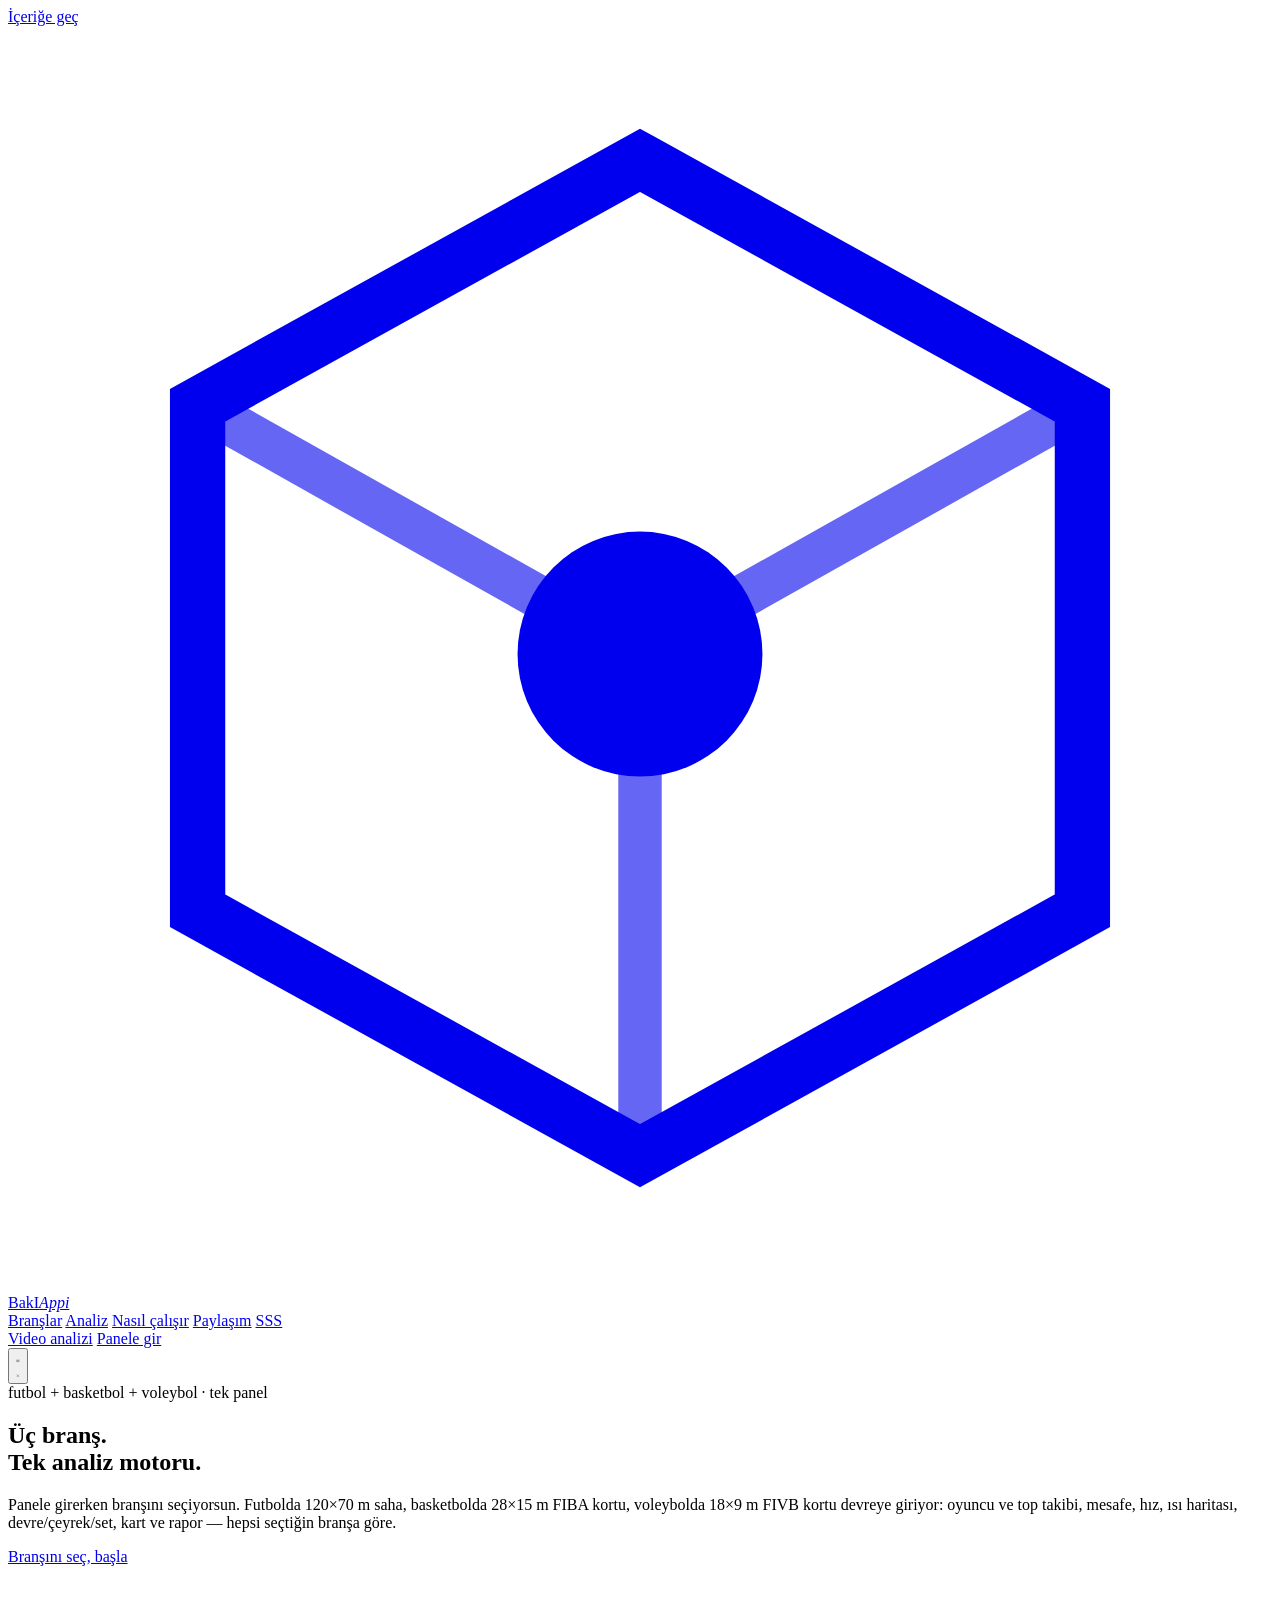
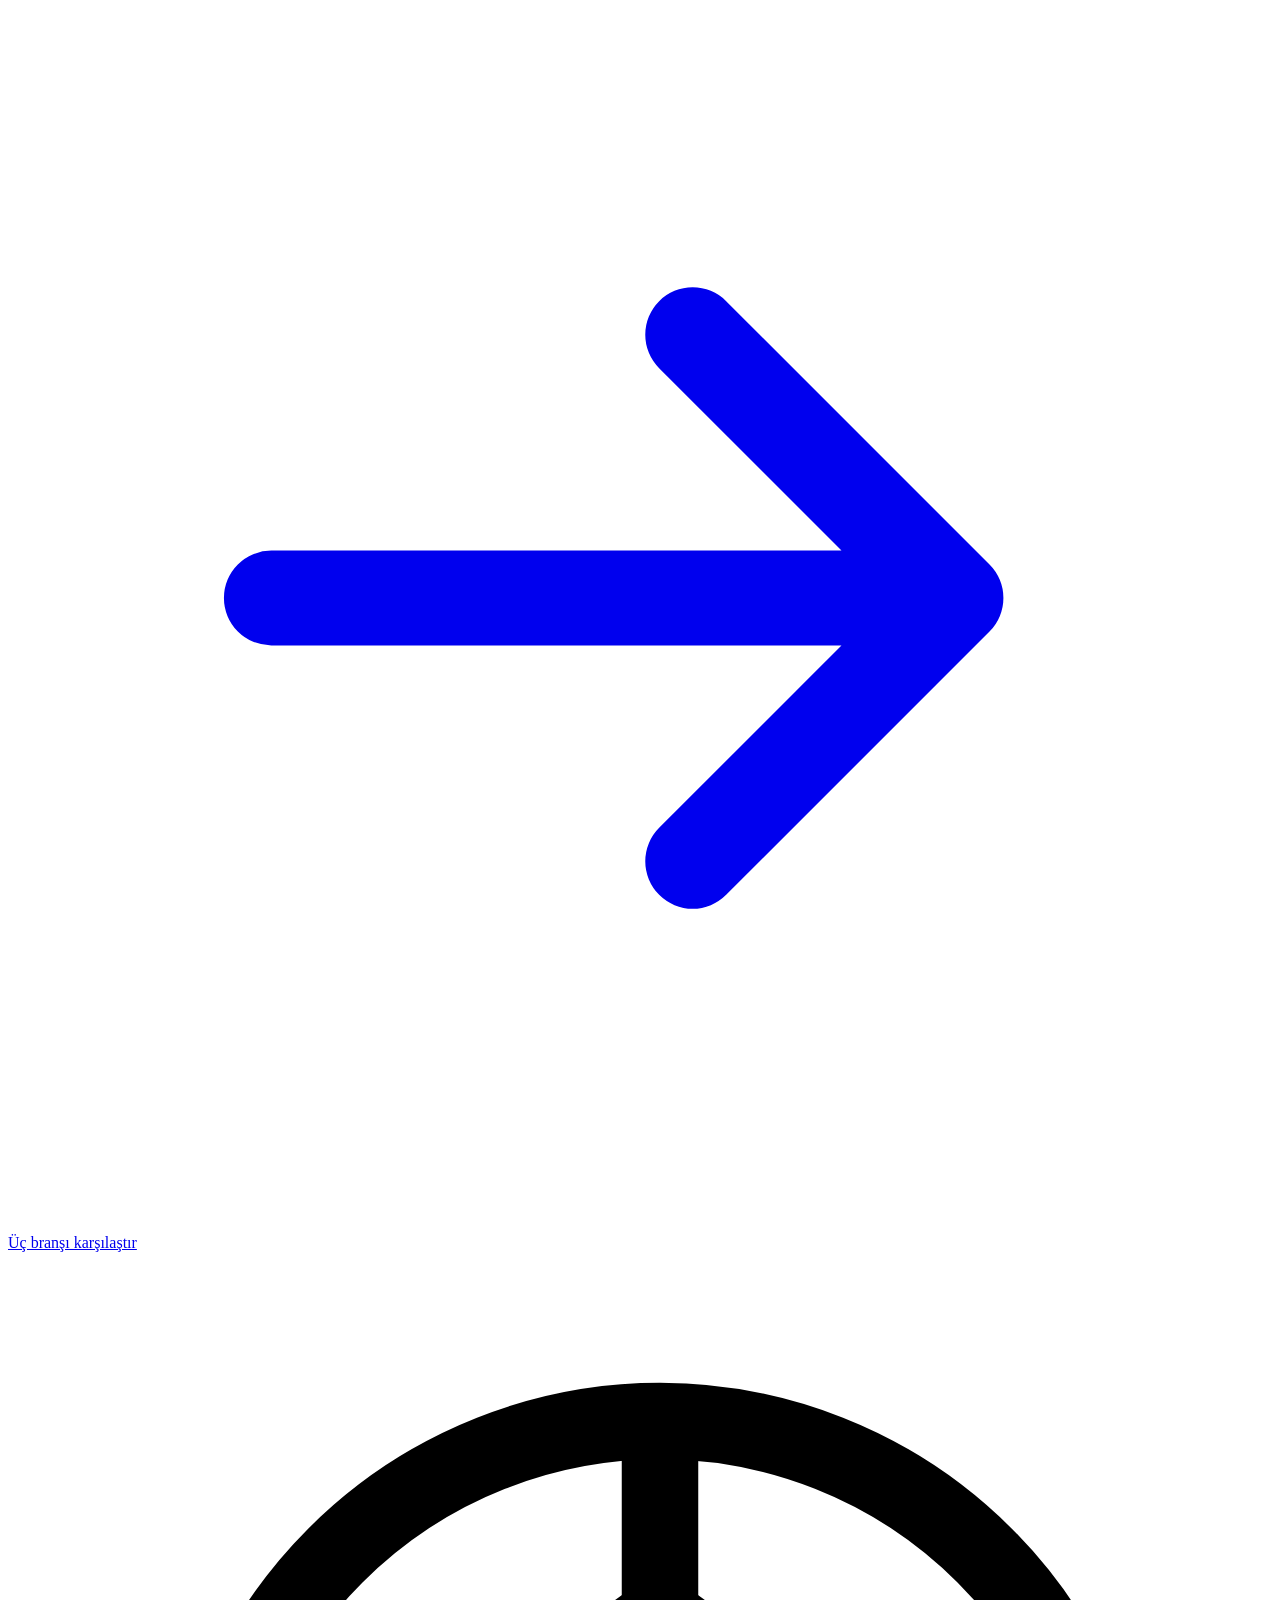
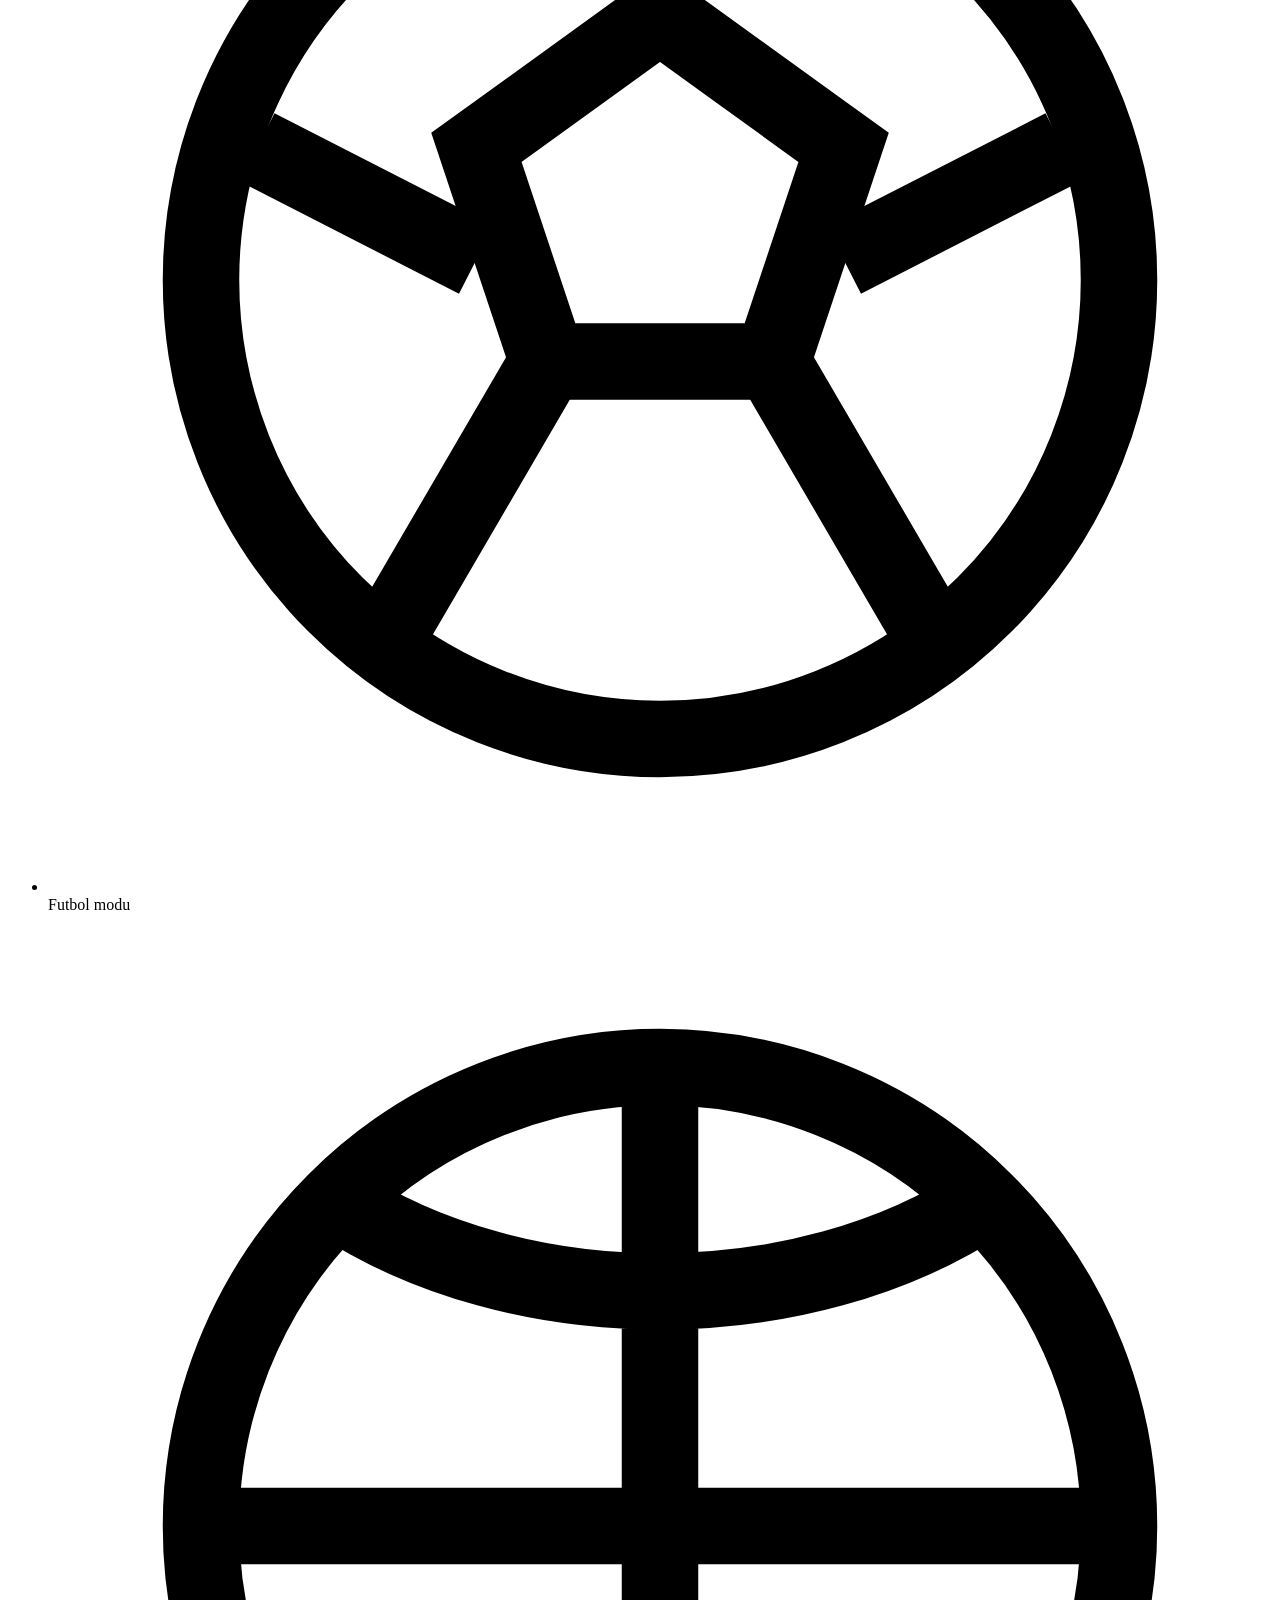
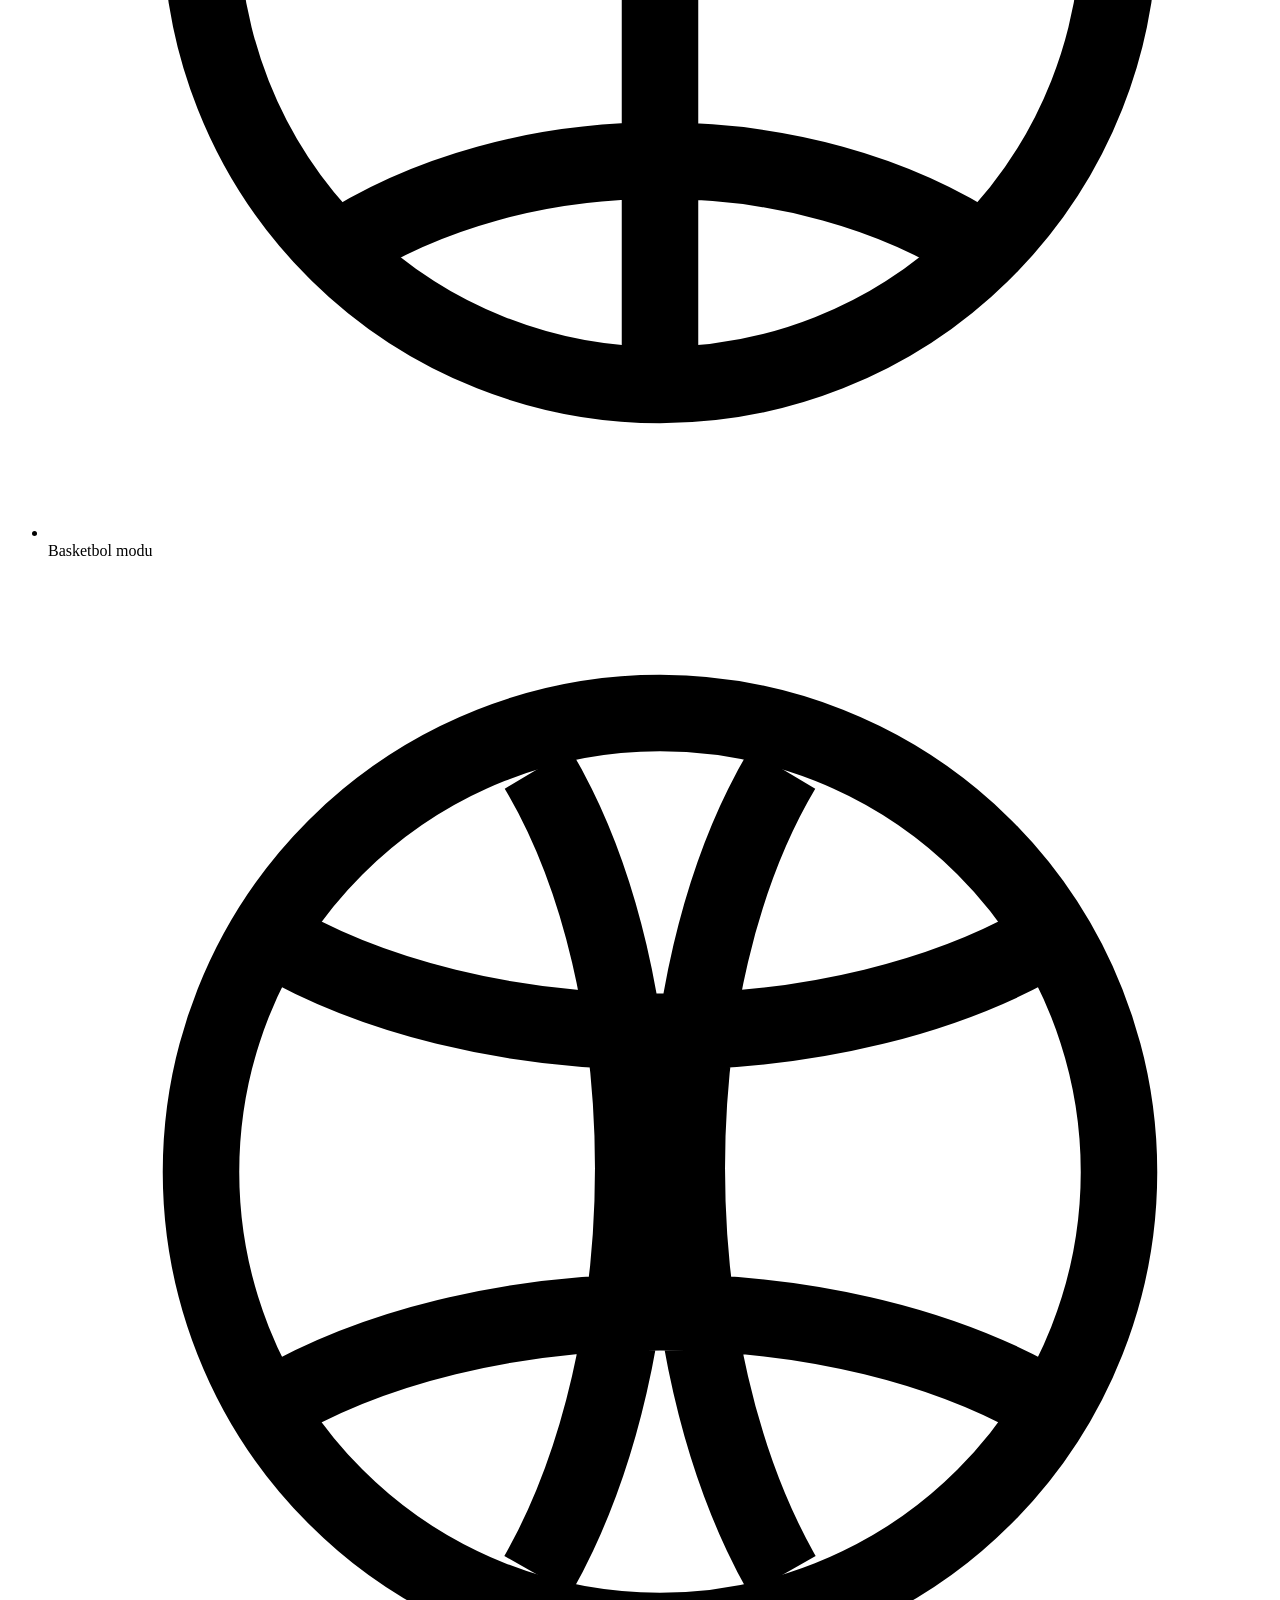
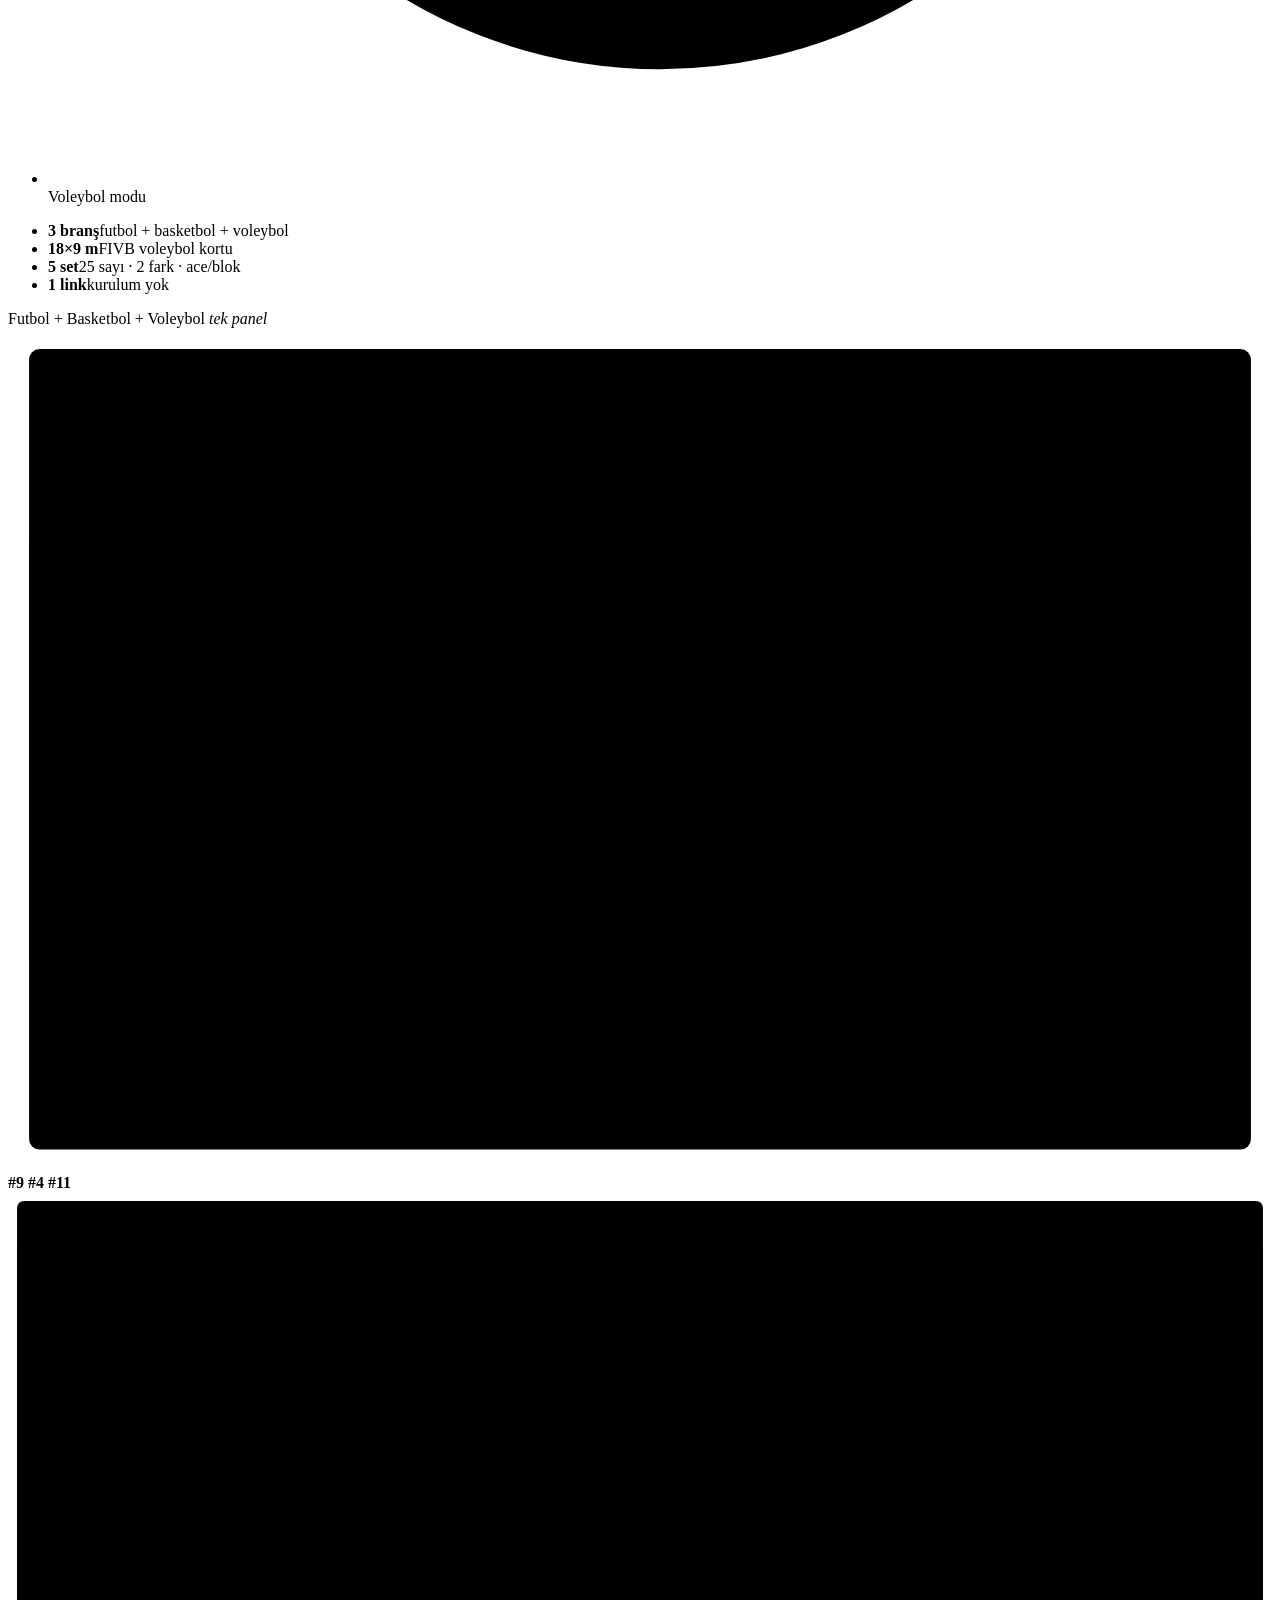
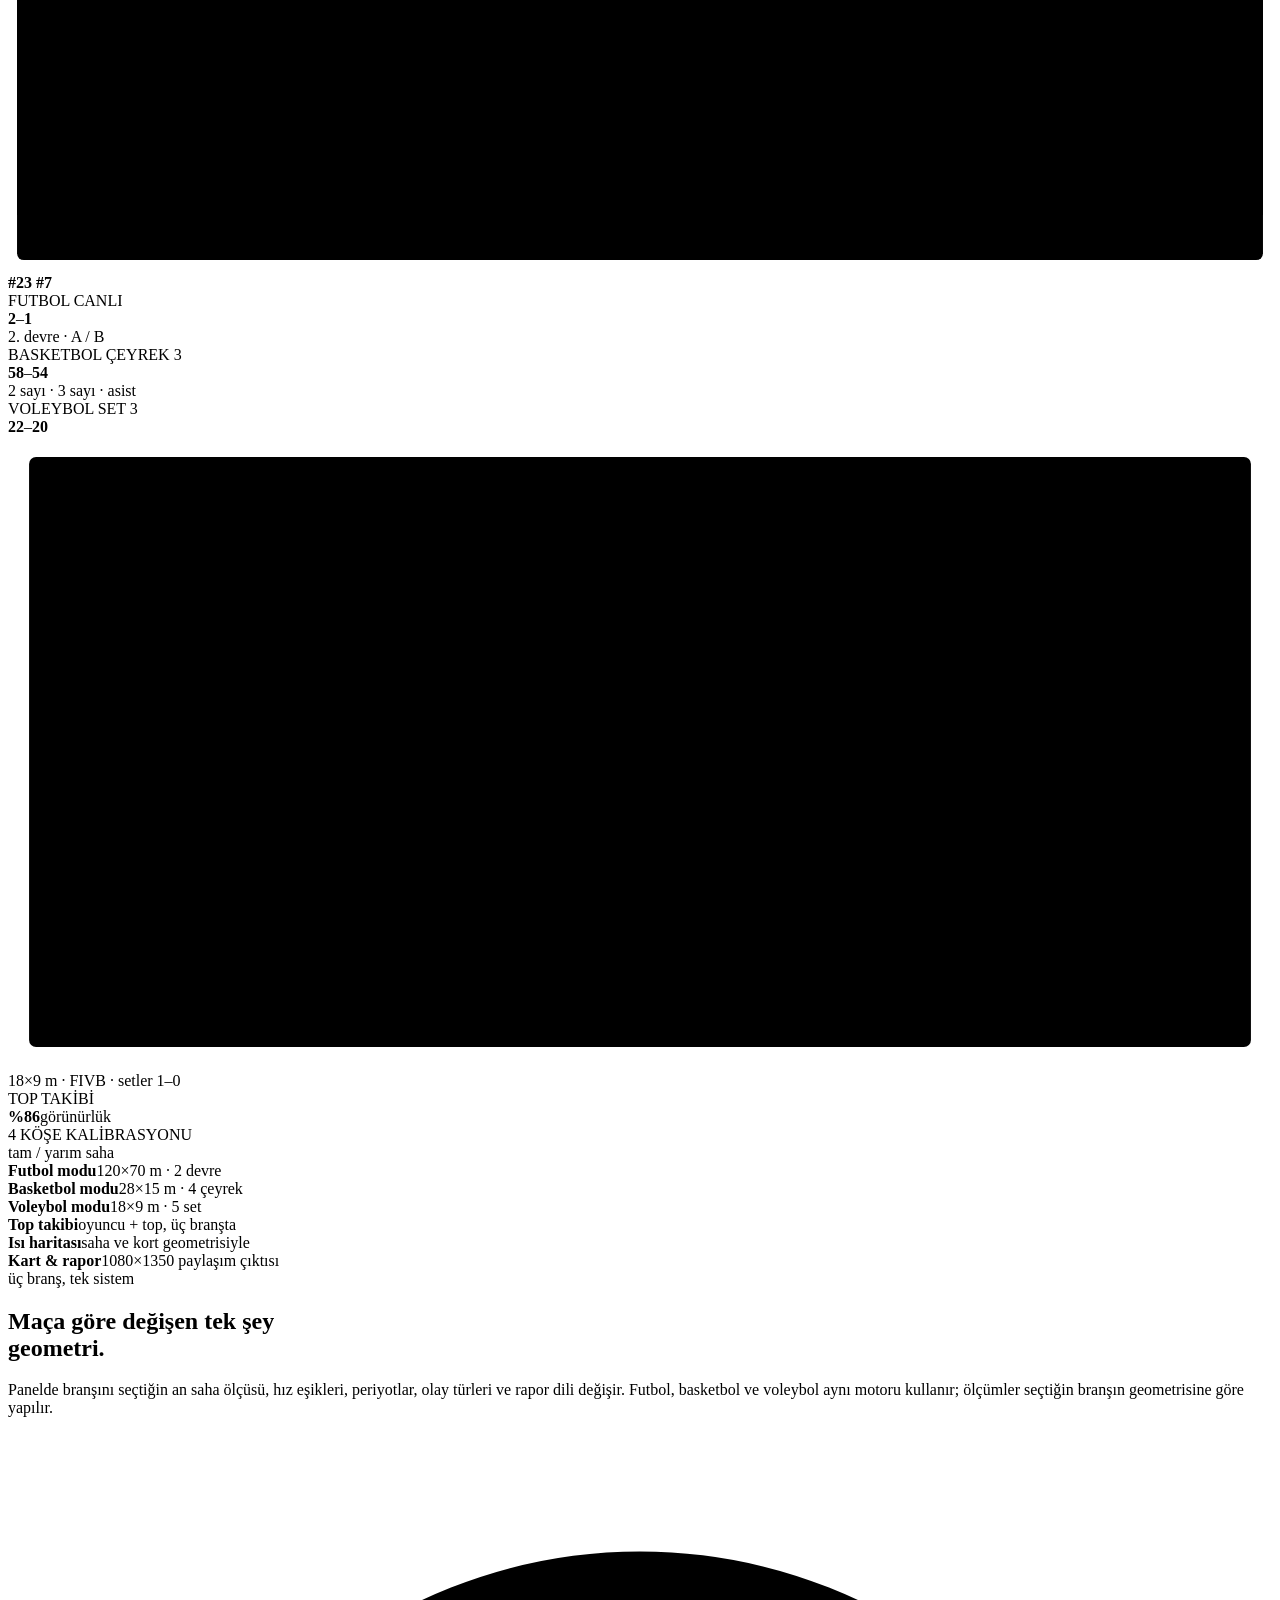
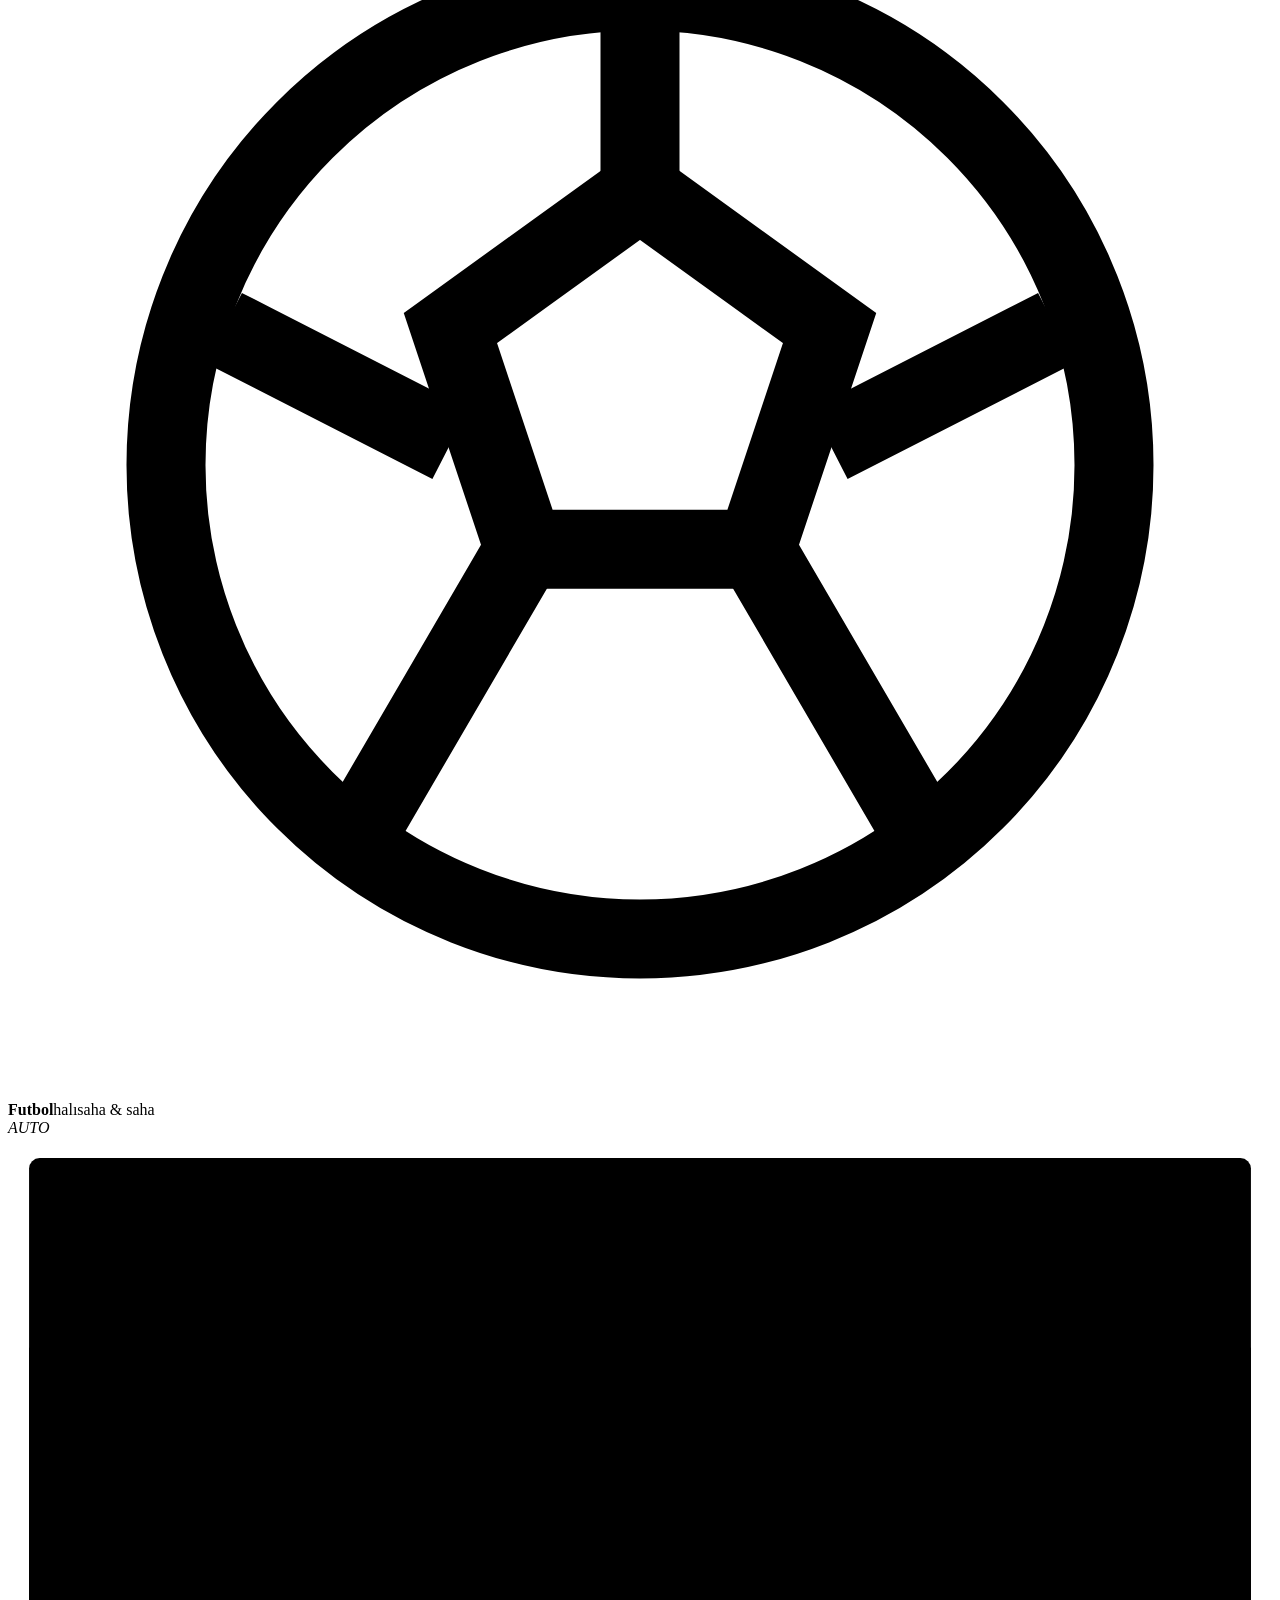
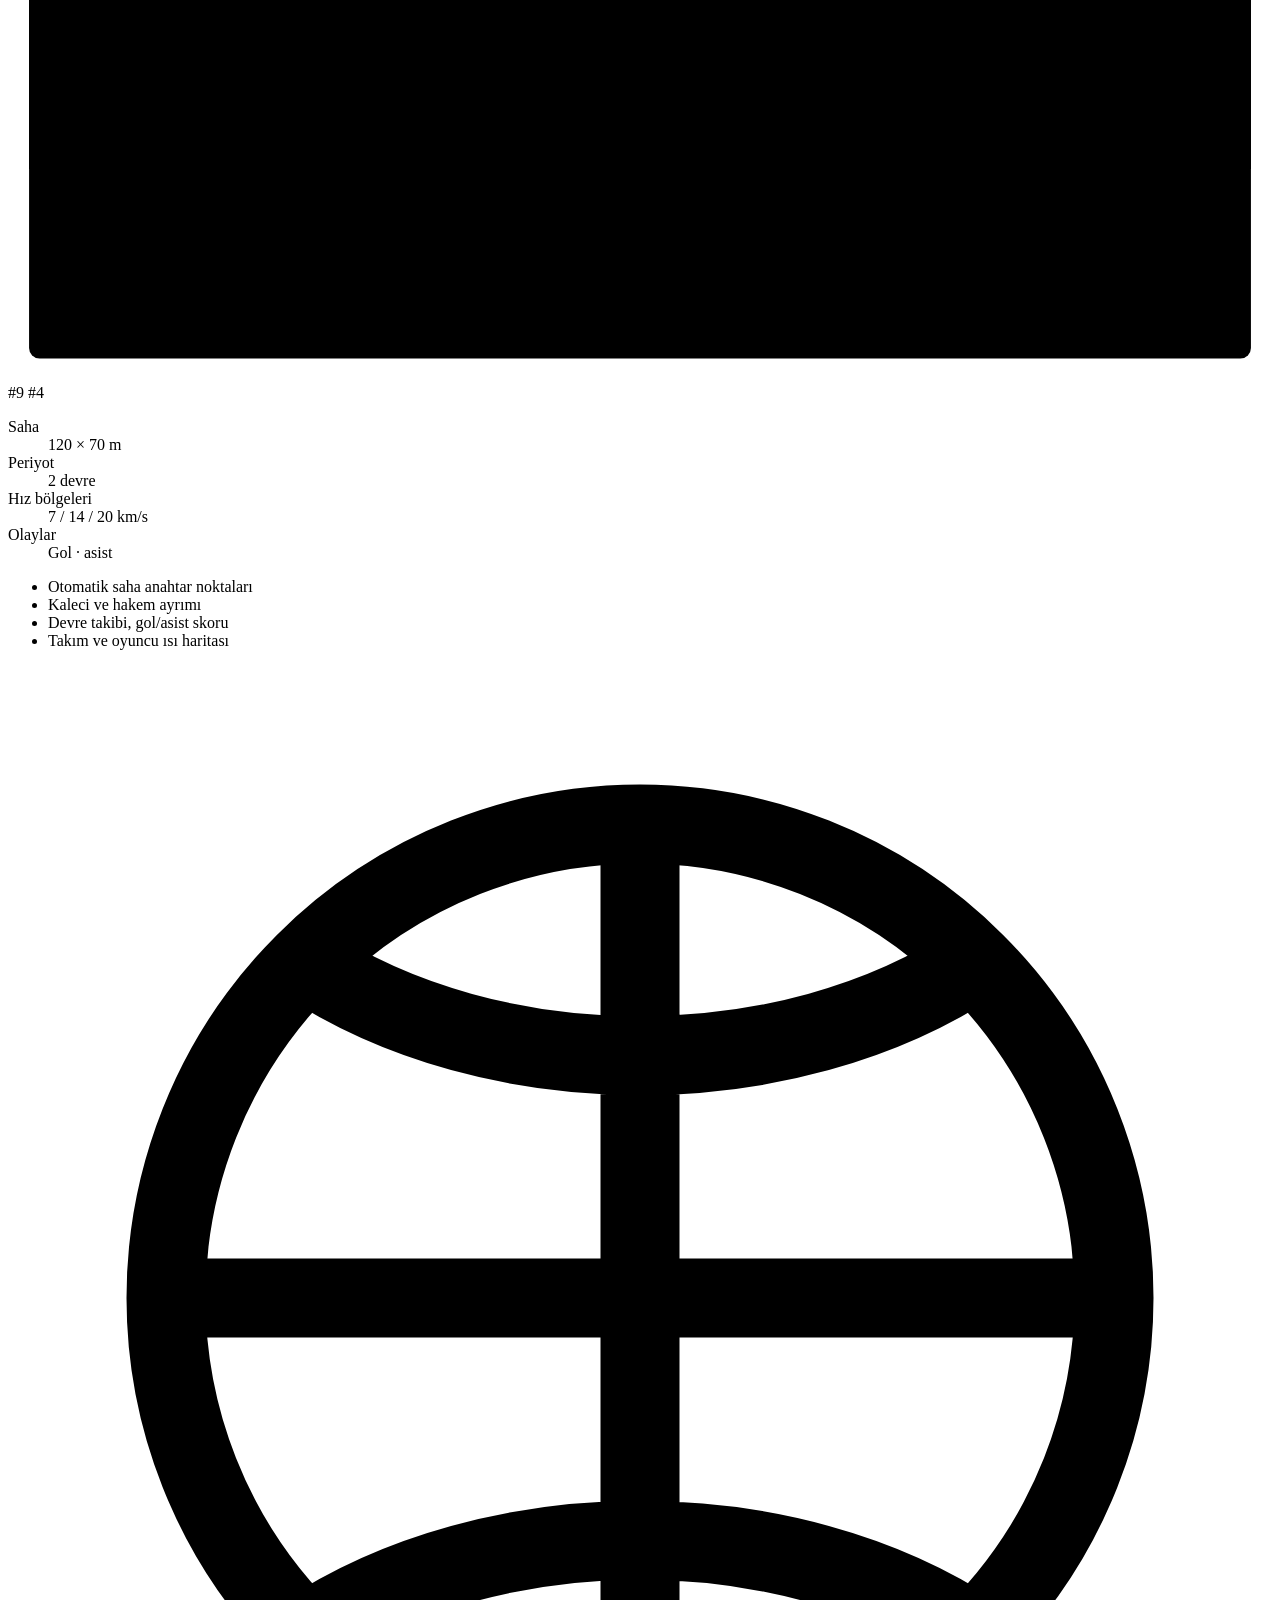
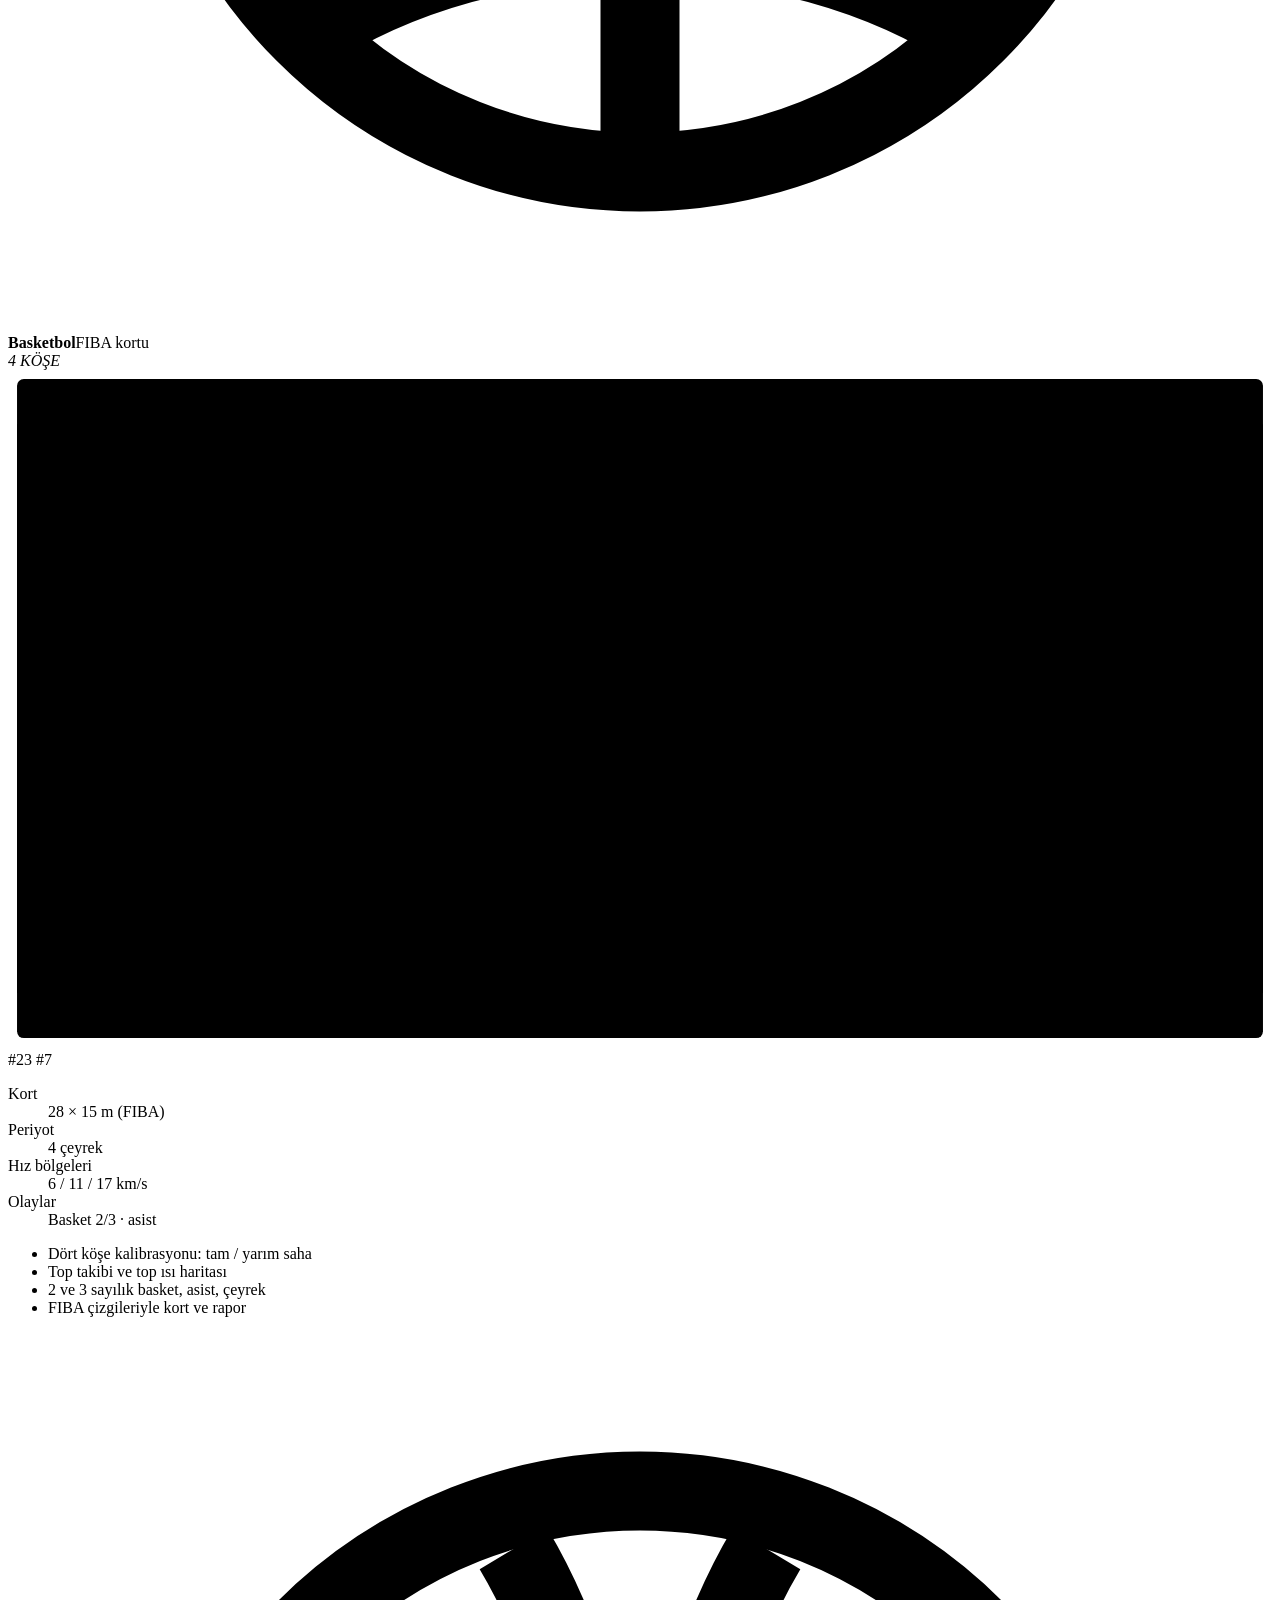
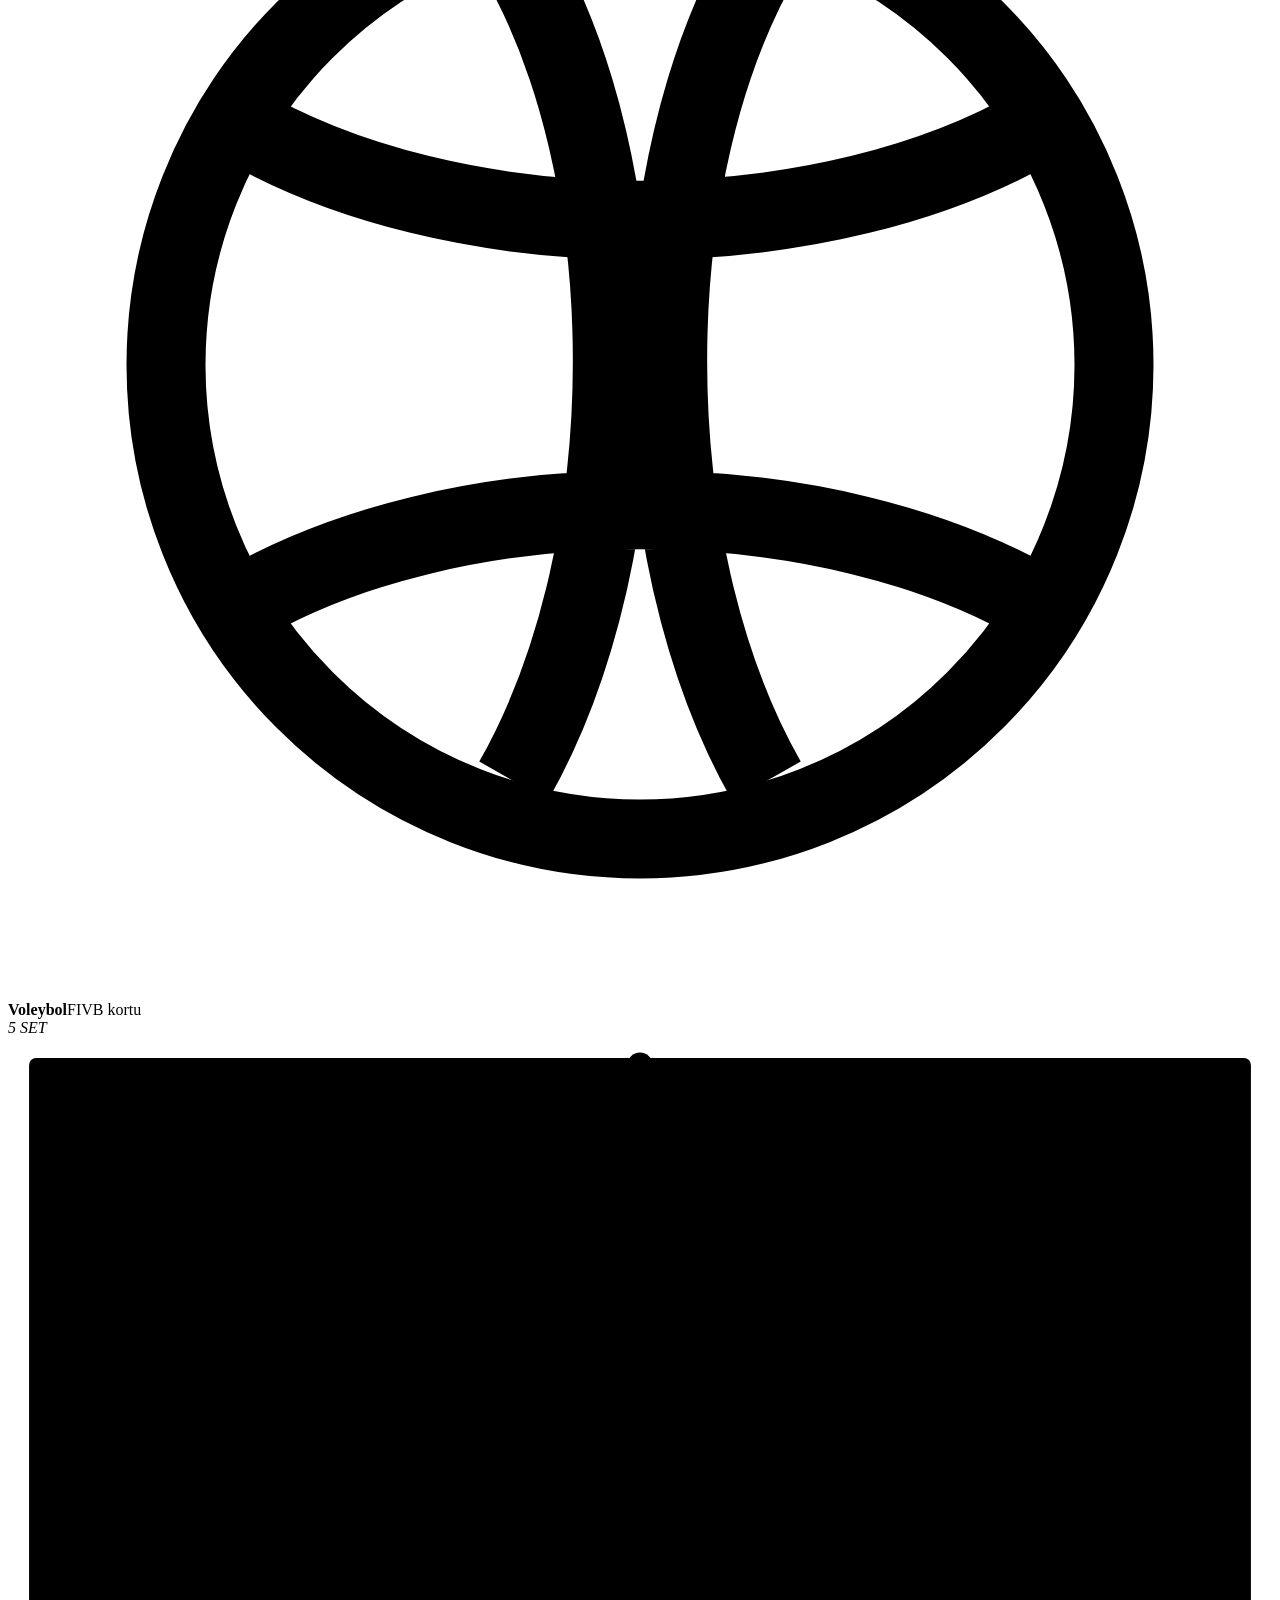
==== app/static/index.html @ a72a2707 "Add BakIAppi match analysis app and volleyball updates Brings the FastAPI dashboard, live/video pipe" ====
<!doctype html>
<html lang="tr" class="lp">
<head>
<meta charset="utf-8">
<meta name="viewport" content="width=device-width, initial-scale=1">
<title>BakIAppi — futbol, basketbol ve voleybol için canlı maç analizi</title>
<meta name="description" content="Futbol, basketbol ve voleybol aynı panelde: oyuncu ve top takibi, mesafe, hız, ısı haritası, devre/çeyrek/set, 2/3 sayı ve ace/blok, paylaşılabilir kart ve takım raporu. Kurulum yok, sadece bir yayın linki.">
<meta name="theme-color" content="#05070c">
<link rel="stylesheet" href="/landing.css">
</head>
<body class="landing">
<a class="skip" href="#icerik">İçeriğe geç</a>
<div class="grain" aria-hidden="true"></div>
<i class="progress" aria-hidden="true"><b id="scrollBar"></b></i>

<header class="nav" id="nav">
  <a class="brand" href="/" aria-label="BakIAppi">
    <span class="brand-mark" aria-hidden="true">
      <svg viewBox="0 0 32 32" fill="none">
        <path d="M16 3.4 27.2 9.6v12.8L16 28.6 4.8 22.4V9.6L16 3.4Z" stroke="currentColor" stroke-width="1.4"/>
        <path d="M4.8 9.6 16 15.9l11.2-6.3M16 15.9v12.7" stroke="currentColor" stroke-width="1.1" opacity=".6"/>
        <circle cx="16" cy="15.9" r="3.1" fill="currentColor"/>
      </svg>
    </span>
    <span class="brand-text">BakI<em>Appi</em></span>
  </a>

  <nav class="nav-links" id="navMenu" aria-label="Bölümler">
    <a href="#branslar">Branşlar</a>
    <a href="#analiz">Analiz</a>
    <a href="#nasil">Nasıl çalışır</a>
    <a href="#paylasim">Paylaşım</a>
    <a href="#sss">SSS</a>
  </nav>

  <div class="nav-cta">
    <a class="btn btn-ghost" href="/studio.html">Video analizi</a>
    <a class="btn btn-primary" href="/login.html">Panele gir</a>
  </div>

  <button class="nav-toggle" id="navToggle" type="button" aria-expanded="false"
          aria-controls="navMenu" aria-label="Menü">
    <svg class="ico-open" viewBox="0 0 24 24" aria-hidden="true">
      <path d="M4 7h16M4 12h16M4 17h16" stroke="currentColor" stroke-width="1.8" stroke-linecap="round" fill="none"/>
    </svg>
    <svg class="ico-close" viewBox="0 0 24 24" aria-hidden="true">
      <path d="M6 6l12 12M18 6 6 18" stroke="currentColor" stroke-width="1.8" stroke-linecap="round" fill="none"/>
    </svg>
  </button>
</header>

<main id="icerik">

  <!-- ============================================================ hero -->
  <section class="hero">
    <div class="aurora" aria-hidden="true"></div>

    <div class="hero-copy">
      <span class="eyebrow"><i class="pulse"></i> futbol + basketbol + voleybol · tek panel</span>
      <h1>Üç branş.<br><span class="grad">Tek analiz motoru.</span></h1>
      <p class="hero-sub">
        Panele girerken branşını seçiyorsun. Futbolda 120×70 m saha, basketbolda
        28×15 m FIBA kortu, voleybolda 18×9 m FIVB kortu devreye giriyor: oyuncu ve
        top takibi, mesafe, hız, ısı haritası, devre/çeyrek/set, kart ve rapor —
        hepsi seçtiğin branşa göre.
      </p>

      <div class="hero-actions">
        <a class="btn btn-primary btn-lg" href="/login.html">
          Branşını seç, başla
          <svg viewBox="0 0 24 24" aria-hidden="true"><path d="M5 12h13m0 0-5-5m5 5-5 5" stroke="currentColor" stroke-width="1.8" fill="none" stroke-linecap="round" stroke-linejoin="round"/></svg>
        </a>
        <a class="btn btn-glass btn-lg" href="#branslar">Üç branşı karşılaştır</a>
      </div>

      <ul class="sport-pills" aria-label="Desteklenen branşlar">
        <li class="on">
          <svg class="ball-ico" viewBox="0 0 24 24" fill="none" stroke="currentColor" stroke-width="1.5" aria-hidden="true">
            <circle cx="12" cy="12" r="9"/>
            <path d="m12 6.8 3.6 2.6-1.4 4.2H9.8L8.4 9.4 12 6.8Z"/>
            <path d="M12 3v3.8M4.1 9.4l4.3 2.2M19.9 9.4l-4.3 2.2M6.3 19.6l3.5-6M17.7 19.6l-3.5-6"/>
          </svg>
          Futbol modu
        </li>
        <li class="on orange-pill">
          <svg class="ball-ico" viewBox="0 0 24 24" fill="none" stroke="currentColor" stroke-width="1.5" aria-hidden="true">
            <circle cx="12" cy="12" r="9"/>
            <path d="M3 12h18M12 3v18M5.6 5.6c3.6 2.4 9.2 2.4 12.8 0M5.6 18.4c3.6-2.4 9.2-2.4 12.8 0"/>
          </svg>
          Basketbol modu
        </li>
        <li class="on volley-pill">
          <svg class="ball-ico" viewBox="0 0 24 24" fill="none" stroke="currentColor" stroke-width="1.5" aria-hidden="true">
            <circle cx="12" cy="12" r="9"/>
            <path d="M4.2 7.3c4.2 2.6 11.4 2.6 15.6 0M4.2 16.7c4.2-2.6 11.4-2.6 15.6 0M9.6 4.1c2.5 4.2 2.5 11.4 0 15.8M14.4 4.1c-2.5 4.2-2.5 11.4 0 15.8"/>
          </svg>
          Voleybol modu
        </li>
      </ul>

      <ul class="hero-facts">
        <li><b>3 branş</b><span>futbol + basketbol + voleybol</span></li>
        <li><b>18×9 m</b><span>FIVB voleybol kortu</span></li>
        <li><b>5 set</b><span>25 sayı · 2 fark · ace/blok</span></li>
        <li><b>1 link</b><span>kurulum yok</span></li>
      </ul>
    </div>

    <!-- 3D sahne: aynı anda futbol sahası ve basketbol kortu -->
    <div class="scene" id="scene" aria-hidden="true">
      <div class="scene-inner">
        <div class="orb orb-a"></div>
        <div class="orb orb-b"></div>
        <div class="scene-glow"></div>

        <div class="mode-chip"><i class="dot pink"></i> Futbol <span>+</span> <i class="dot orange"></i> Basketbol <span>+</span> <i class="dot gold"></i> Voleybol <em>tek panel</em></div>

        <div class="arena">
          <!-- futbol -->
          <div class="slab slab-football">
            <div class="court-surface turf">
              <div class="turf-stripes"></div>
              <svg class="court-lines pitch" viewBox="0 0 120 80" preserveAspectRatio="none">
                <rect x="2" y="2" width="116" height="76" rx="1"/>
                <line x1="60" y1="2" x2="60" y2="78"/>
                <circle cx="60" cy="40" r="9"/>
                <circle cx="60" cy="40" r="1.3" class="solid"/>
                <rect x="2" y="20" width="16" height="40"/>
                <rect x="102" y="20" width="16" height="40"/>
                <rect x="2" y="30" width="6" height="20"/>
                <rect x="112" y="30" width="6" height="20"/>
                <circle cx="16" cy="40" r="1" class="solid"/>
                <circle cx="104" cy="40" r="1" class="solid"/>
              </svg>
              <span class="heat heat-pink h-a"></span>
              <span class="heat heat-cyan h-b"></span>
              <span class="heat heat-gold h-c"></span>
              <span class="marker" style="--x:31%;--y:33%"><b>#9</b></span>
              <span class="marker alt" style="--x:67%;--y:58%"><b>#4</b></span>
              <span class="marker alt" style="--x:53%;--y:24%"><b>#11</b></span>
            </div>
          </div>

          <!-- basketbol -->
          <div class="slab slab-basket">
            <div class="court-surface wood">
              <div class="wood-planks"></div>
              <svg class="court-lines hoop" viewBox="0 0 280 150" preserveAspectRatio="none">
                <rect x="2" y="2" width="276" height="146" rx="1.5"/>
                <line x1="140" y1="2" x2="140" y2="148"/>
                <circle cx="140" cy="75" r="18"/>
                <circle cx="140" cy="75" r="2" class="solid"/>
                <rect x="2" y="50" width="58" height="50"/>
                <rect x="220" y="50" width="58" height="50"/>
                <circle cx="60" cy="75" r="18" class="soft"/>
                <circle cx="220" cy="75" r="18" class="soft"/>
                <path d="M 2 12 L 30 12 A 68 68 0 0 1 30 138 L 2 138"/>
                <path d="M 278 12 L 250 12 A 68 68 0 0 0 250 138 L 278 138"/>
                <path d="M 2 63 A 12 12 0 0 1 2 87"/>
                <path d="M 278 63 A 12 12 0 0 0 278 87"/>
                <line x1="12" y1="66" x2="12" y2="84"/>
                <line x1="268" y1="66" x2="268" y2="84"/>
                <circle cx="15" cy="75" r="2.6" class="solid hoop-ring"/>
                <circle cx="265" cy="75" r="2.6" class="solid hoop-ring"/>
              </svg>
              <span class="heat heat-orange h-d"></span>
              <span class="heat heat-cyan h-e"></span>
              <span class="marker orange" style="--x:38%;--y:42%"><b>#23</b></span>
              <span class="marker" style="--x:61%;--y:66%"><b>#7</b></span>
              <span class="ball-dot" style="--x:72%;--y:38%"></span>
            </div>
          </div>
        </div>

        <!-- yüzen HUD kartları -->
        <article class="hud hud-football">
          <header><i class="live-dot"></i> FUTBOL <span>CANLI</span></header>
          <div class="scoreline"><b>2</b><span>–</span><b>1</b></div>
          <footer>2. devre · A / B</footer>
        </article>

        <article class="hud hud-basket">
          <header><i class="live-dot orange"></i> BASKETBOL <span>ÇEYREK 3</span></header>
          <div class="scoreline hoop"><b>58</b><span>–</span><b>54</b></div>
          <footer>2 sayı · 3 sayı · asist</footer>
        </article>

        <article class="hud hud-volley">
          <header><i class="live-dot gold"></i> VOLEYBOL <span>SET 3</span></header>
          <div class="scoreline volley"><b>22</b><span>–</span><b>20</b></div>
          <div class="volley-mini" aria-hidden="true">
            <svg viewBox="0 0 180 90" preserveAspectRatio="none">
              <rect x="3" y="3" width="174" height="84" rx="1"/>
              <line x1="90" y1="3" x2="90" y2="87" class="net"/>
              <line x1="60" y1="3" x2="60" y2="87"/>
              <line x1="120" y1="3" x2="120" y2="87"/>
            </svg>
          </div>
          <footer>18×9 m · FIVB · setler 1–0</footer>
        </article>

        <article class="hud hud-ball">
          <span class="label">TOP TAKİBİ</span>
          <div class="hud-value"><strong>%86</strong><span>görünürlük</span></div>
          <div class="track"><i></i></div>
        </article>

        <article class="hud hud-calib">
          <span class="label">4 KÖŞE KALİBRASYONU</span>
          <div class="corner-mini">
            <i style="--x:8%;--y:16%"></i><i style="--x:92%;--y:16%"></i>
            <i style="--x:92%;--y:84%"></i><i style="--x:8%;--y:84%"></i>
            <b></b>
          </div>
          <span class="hud-note">tam / yarım saha</span>
        </article>
      </div>
    </div>
  </section>

  <!-- =========================================================== şerit -->
  <section class="strip" aria-label="Sistem yetenekleri">
    <div class="strip-inner">
      <div><b>Futbol modu</b><span>120×70 m · 2 devre</span></div>
      <div><b>Basketbol modu</b><span>28×15 m · 4 çeyrek</span></div>
      <div><b>Voleybol modu</b><span>18×9 m · 5 set</span></div>
      <div><b>Top takibi</b><span>oyuncu + top, üç branşta</span></div>
      <div><b>Isı haritası</b><span>saha ve kort geometrisiyle</span></div>
      <div><b>Kart &amp; rapor</b><span>1080×1350 paylaşım çıktısı</span></div>
    </div>
  </section>

  <!-- ========================================================= branşlar -->
  <section class="section" id="branslar">
    <div class="section-head reveal">
      <span class="kicker">üç branş, tek sistem</span>
      <h2>Maça göre değişen tek şey<br><span class="grad">geometri.</span></h2>
      <p>Panelde branşını seçtiğin an saha ölçüsü, hız eşikleri, periyotlar, olay türleri
        ve rapor dili değişir. Futbol, basketbol ve voleybol aynı motoru kullanır; ölçümler
        seçtiğin branşın geometrisine göre yapılır.</p>
    </div>

    <div class="sport-grid">
      <article class="sport-card football reveal">
        <header>
          <span class="sport-icon">
            <svg viewBox="0 0 24 24" fill="none" stroke="currentColor" stroke-width="1.5">
              <circle cx="12" cy="12" r="9"/>
              <path d="m12 6.8 3.6 2.6-1.4 4.2H9.8L8.4 9.4 12 6.8Z"/>
              <path d="M12 3v3.8M4.1 9.4l4.3 2.2M19.9 9.4l-4.3 2.2M6.3 19.6l3.5-6M17.7 19.6l-3.5-6"/>
            </svg>
          </span>
          <div><b>Futbol</b><span>halısaha &amp; saha</span></div>
          <em>AUTO</em>
        </header>

        <div class="sport-visual pitch-visual">
          <svg viewBox="0 0 120 80" preserveAspectRatio="none" aria-hidden="true">
            <rect x="2" y="2" width="116" height="76" rx="1"/>
            <line x1="60" y1="2" x2="60" y2="78"/>
            <circle cx="60" cy="40" r="9"/>
            <rect x="2" y="20" width="16" height="40"/>
            <rect x="102" y="20" width="16" height="40"/>
          </svg>
          <span class="map-heat pink" style="--x:28%;--y:38%"></span>
          <span class="map-heat cyan" style="--x:64%;--y:62%"></span>
          <span class="map-marker" style="--x:28%;--y:38%">#9</span>
          <span class="map-marker alt" style="--x:64%;--y:62%">#4</span>
        </div>

        <dl class="specs">
          <div><dt>Saha</dt><dd>120 × 70 m</dd></div>
          <div><dt>Periyot</dt><dd>2 devre</dd></div>
          <div><dt>Hız bölgeleri</dt><dd>7 / 14 / 20 km/s</dd></div>
          <div><dt>Olaylar</dt><dd>Gol · asist</dd></div>
        </dl>

        <ul class="ticks">
          <li>Otomatik saha anahtar noktaları</li>
          <li>Kaleci ve hakem ayrımı</li>
          <li>Devre takibi, gol/asist skoru</li>
          <li>Takım ve oyuncu ısı haritası</li>
        </ul>
      </article>

      <article class="sport-card basketball reveal">
        <header>
          <span class="sport-icon">
            <svg viewBox="0 0 24 24" fill="none" stroke="currentColor" stroke-width="1.5">
              <circle cx="12" cy="12" r="9"/>
              <path d="M3 12h18M12 3v18M5.6 5.6c3.6 2.4 9.2 2.4 12.8 0M5.6 18.4c3.6-2.4 9.2-2.4 12.8 0"/>
            </svg>
          </span>
          <div><b>Basketbol</b><span>FIBA kortu</span></div>
          <em class="orange">4 KÖŞE</em>
        </header>

        <div class="sport-visual hoop-visual">
          <svg viewBox="0 0 280 150" preserveAspectRatio="none" aria-hidden="true">
            <rect x="2" y="2" width="276" height="146" rx="1.5"/>
            <line x1="140" y1="2" x2="140" y2="148"/>
            <circle cx="140" cy="75" r="18"/>
            <rect x="2" y="50" width="58" height="50"/>
            <rect x="220" y="50" width="58" height="50"/>
            <circle cx="60" cy="75" r="18"/>
            <circle cx="220" cy="75" r="18"/>
            <path d="M 2 12 L 30 12 A 68 68 0 0 1 30 138 L 2 138"/>
            <path d="M 278 12 L 250 12 A 68 68 0 0 0 250 138 L 278 138"/>
            <circle cx="15" cy="75" r="2.8" class="solid"/>
            <circle cx="265" cy="75" r="2.8" class="solid"/>
          </svg>
          <span class="map-heat orange" style="--x:26%;--y:44%"></span>
          <span class="map-heat cyan" style="--x:72%;--y:34%"></span>
          <span class="map-marker orange" style="--x:26%;--y:44%">#23</span>
          <span class="map-marker" style="--x:72%;--y:34%">#7</span>
          <span class="map-ball" style="--x:76%;--y:56%"></span>
        </div>

        <dl class="specs">
          <div><dt>Kort</dt><dd>28 × 15 m (FIBA)</dd></div>
          <div><dt>Periyot</dt><dd>4 çeyrek</dd></div>
          <div><dt>Hız bölgeleri</dt><dd>6 / 11 / 17 km/s</dd></div>
          <div><dt>Olaylar</dt><dd>Basket 2/3 · asist</dd></div>
        </dl>

        <ul class="ticks">
          <li>Dört köşe kalibrasyonu: tam / yarım saha</li>
          <li>Top takibi ve top ısı haritası</li>
          <li>2 ve 3 sayılık basket, asist, çeyrek</li>
          <li>FIBA çizgileriyle kort ve rapor</li>
        </ul>
      </article>

      <article class="sport-card volleyball reveal">
        <header>
          <span class="sport-icon">
            <svg viewBox="0 0 24 24" fill="none" stroke="currentColor" stroke-width="1.5">
              <circle cx="12" cy="12" r="9"/>
              <path d="M4.2 7.3c4.2 2.6 11.4 2.6 15.6 0M4.2 16.7c4.2-2.6 11.4-2.6 15.6 0M9.6 4.1c2.5 4.2 2.5 11.4 0 15.8M14.4 4.1c-2.5 4.2-2.5 11.4 0 15.8"/>
            </svg>
          </span>
          <div><b>Voleybol</b><span>FIVB kortu</span></div>
          <em class="gold">5 SET</em>
        </header>

        <div class="sport-visual volley-visual">
          <svg viewBox="0 0 180 90" preserveAspectRatio="none" aria-hidden="true">
            <rect x="3" y="3" width="174" height="84" rx="1"/>
            <line x1="90" y1="3" x2="90" y2="87" class="net"/>
            <line x1="60" y1="3" x2="60" y2="87"/>
            <line x1="120" y1="3" x2="120" y2="87"/>
            <circle cx="90" cy="4" r="1.8" class="solid"/>
            <circle cx="90" cy="86" r="1.8" class="solid"/>
          </svg>
          <span class="map-heat gold" style="--x:30%;--y:36%"></span>
          <span class="map-heat gold small" style="--x:38%;--y:62%"></span>
          <span class="map-heat cyan" style="--x:69%;--y:48%"></span>
          <span class="map-marker gold" style="--x:30%;--y:36%">#7</span>
          <span class="map-marker" style="--x:69%;--y:48%">#11</span>
          <span class="map-ball" style="--x:75%;--y:31%"></span>
        </div>

        <dl class="specs">
          <div><dt>Kort</dt><dd>18 × 9 m (FIVB)</dd></div>
          <div><dt>Periyot</dt><dd>5 set</dd></div>
          <div><dt>Hız bölgeleri</dt><dd>4 / 8 / 13 km/s</dd></div>
          <div><dt>Olaylar</dt><dd>Ace · hücum · blok · hata</dd></div>
        </dl>

        <ul class="ticks">
          <li>Dört köşe kalibrasyonu: tam / yarım kort</li>
          <li>Servis, top ve oyuncu takibi</li>
          <li>25 sayı (5. set 15) · 2 fark kuralı</li>
          <li>Set skoru, ace/blok/hata ve rapor</li>
        </ul>
      </article>
    </div>

    <div class="compare reveal">
      <div class="compare-head">
        <span class="kicker">tek bakışta</span>
        <h3>Sistem neyi branşa göre değiştiriyor?</h3>
      </div>
      <div class="tablewrap">
        <table>
          <thead><tr><th>Ayarlar</th><th><span class="th-dot pink"></span> Futbol</th><th><span class="th-dot orange"></span> Basketbol</th><th><span class="th-dot gold"></span> Voleybol</th></tr></thead>
          <tbody>
            <tr><td>Saha / kort</td><td>120 × 70 m</td><td>28 × 15 m FIBA</td><td class="v">18 × 9 m FIVB</td></tr>
            <tr><td>Periyot</td><td>2 devre</td><td>4 çeyrek</td><td class="v">5 set</td></tr>
            <tr><td>Hız eşikleri</td><td>7 / 14 / 20 km/s</td><td>6 / 11 / 17 km/s</td><td class="v">4 / 8 / 13 km/s</td></tr>
            <tr><td>Olaylar</td><td>Gol, asist</td><td>Basket 2, basket 3, asist</td><td class="v">Ace, hücum, blok, hata</td></tr>
            <tr><td>Kalibrasyon</td><td>Otomatik anahtar nokta</td><td>4 köşe · tam / yarım saha</td><td class="v">4 köşe · tam / yarım kort</td></tr>
            <tr><td>Isı haritası</td><td>120×70 m ızgara</td><td>28×15 m · 0,5 m hücre</td><td class="v">18×9 m · 0,25 m hücre</td></tr>
            <tr><td>Top</td><td>Top takibi ve görünürlük</td><td>Top takibi + top ısı haritası</td><td class="v">Top takibi + top ısı haritası</td></tr>
          </tbody>
        </table>
      </div>
    </div>
  </section>

  <!-- =========================================================== analiz -->
  <section class="section" id="analiz">
    <div class="section-head reveal">
      <span class="kicker">aynı motor, üç geometri</span>
      <h2>Saha da kort da<br><span class="grad">aynı netlikte.</span></h2>
      <p>Konumlar gerçek metreye çevrilir; kamera kayması ve kutu titremesi düzeltilir.
        Futbolda otomatik saha tespiti, basketbol ve voleybolda işaretlediğin dört köşe
        homografiyi kurar.</p>
    </div>

    <div class="analysis-grid">
      <article class="map-card football reveal">
        <header><span class="tag-dot pink"></span> Futbol · 120×70 m <em>canlı</em></header>
        <div class="map-stage pitch-stage">
          <svg viewBox="0 0 120 80" preserveAspectRatio="none" aria-hidden="true">
            <rect x="2" y="2" width="116" height="76" rx="1"/>
            <line x1="60" y1="2" x2="60" y2="78"/>
            <circle cx="60" cy="40" r="9"/>
            <rect x="2" y="20" width="16" height="40"/>
            <rect x="102" y="20" width="16" height="40"/>
          </svg>
          <span class="map-heat pink" style="--x:30%;--y:36%"></span>
          <span class="map-heat pink small" style="--x:42%;--y:55%"></span>
          <span class="map-heat cyan" style="--x:68%;--y:58%"></span>
          <span class="map-marker" style="--x:30%;--y:36%">#9</span>
          <span class="map-marker alt" style="--x:68%;--y:58%">#4</span>
        </div>
        <div class="map-stats">
          <div><b>8.6</b><span>km mesafe</span></div>
          <div><b>18.4</b><span>km/s tepe</span></div>
          <div><b>12</b><span>sprint</span></div>
          <div><b>2</b><span>devre</span></div>
        </div>
      </article>

      <article class="map-card basketball reveal">
        <header><span class="tag-dot orange"></span> Basketbol · 28×15 m <em>FIBA</em></header>
        <div class="map-stage hoop-stage">
          <svg viewBox="0 0 280 150" preserveAspectRatio="none" aria-hidden="true">
            <rect x="2" y="2" width="276" height="146" rx="1.5"/>
            <line x1="140" y1="2" x2="140" y2="148"/>
            <circle cx="140" cy="75" r="18"/>
            <rect x="2" y="50" width="58" height="50"/>
            <rect x="220" y="50" width="58" height="50"/>
            <circle cx="60" cy="75" r="18"/>
            <circle cx="220" cy="75" r="18"/>
            <path d="M 2 12 L 30 12 A 68 68 0 0 1 30 138 L 2 138"/>
            <path d="M 278 12 L 250 12 A 68 68 0 0 0 250 138 L 278 138"/>
            <circle cx="15" cy="75" r="3" class="solid"/>
            <circle cx="265" cy="75" r="3" class="solid"/>
          </svg>
          <span class="map-heat orange" style="--x:24%;--y:42%"></span>
          <span class="map-heat orange small" style="--x:34%;--y:62%"></span>
          <span class="map-heat cyan" style="--x:70%;--y:34%"></span>
          <span class="map-marker orange" style="--x:24%;--y:42%">#23</span>
          <span class="map-marker" style="--x:70%;--y:34%">#7</span>
          <span class="map-ball" style="--x:74%;--y:58%"></span>
        </div>
        <div class="map-stats">
          <div><b>3.2</b><span>km mesafe</span></div>
          <div><b>16.2</b><span>km/s tepe</span></div>
          <div><b>4</b><span>çeyrek</span></div>
          <div><b>%86</b><span>top takibi</span></div>
        </div>
      </article>

      <article class="map-card volleyball reveal">
        <header><span class="tag-dot gold"></span> Voleybol · 18×9 m <em>FIVB</em></header>
        <div class="map-stage volley-stage">
          <svg viewBox="0 0 180 90" preserveAspectRatio="none" aria-hidden="true">
            <rect x="3" y="3" width="174" height="84" rx="1"/>
            <line x1="90" y1="3" x2="90" y2="87" class="net"/>
            <line x1="60" y1="3" x2="60" y2="87"/>
            <line x1="120" y1="3" x2="120" y2="87"/>
            <circle cx="90" cy="4" r="1.8" class="solid"/>
            <circle cx="90" cy="86" r="1.8" class="solid"/>
          </svg>
          <span class="map-heat gold" style="--x:29%;--y:34%"></span>
          <span class="map-heat gold small" style="--x:39%;--y:61%"></span>
          <span class="map-heat cyan" style="--x:70%;--y:46%"></span>
          <span class="map-marker gold" style="--x:29%;--y:34%">#7</span>
          <span class="map-marker" style="--x:70%;--y:46%">#11</span>
          <span class="map-ball" style="--x:76%;--y:30%"></span>
        </div>
        <div class="map-stats">
          <div><b>2.8</b><span>km mesafe</span></div>
          <div><b>21.4</b><span>km/s tepe</span></div>
          <div><b>5</b><span>set</span></div>
          <div><b>%88</b><span>top takibi</span></div>
        </div>
      </article>
    </div>

    <div class="feature-grid">
      <article class="feature reveal">
        <span class="ficon">
          <svg viewBox="0 0 24 24" fill="none" stroke="currentColor" stroke-width="1.8"><circle cx="8" cy="8" r="3"/><circle cx="16.5" cy="15.5" r="2.4"/><path d="M10.5 9.5 14 13M3 20c.6-3 2.6-4.6 5-4.6s4.4 1.6 5 4.6"/></svg>
        </span>
        <h3>Top &amp; oyuncu takibi</h3>
        <p>Üç branşta da oyuncular numaralarıyla izlenir; top ayrıca takip edilir ve görünürlük oranı raporlanır.</p>
      </article>
      <article class="feature reveal">
        <span class="ficon">
          <svg viewBox="0 0 24 24" fill="none" stroke="currentColor" stroke-width="1.8"><path d="M4 18V9m5 9V5m5 13v-6m5 6V8"/></svg>
        </span>
        <h3>Mesafe, hız, sprint</h3>
        <p>Gerçek metre ve km/s değerleri; yürüme/jog/koşu/sprint dağılımı branşın eşikleriyle hesaplanır.</p>
      </article>
      <article class="feature reveal">
        <span class="ficon">
          <svg viewBox="0 0 24 24" fill="none" stroke="currentColor" stroke-width="1.8"><rect x="3" y="5" width="18" height="14" rx="2.5"/><path d="M3 12h18M12 5v14"/></svg>
        </span>
        <h3>Branşa göre ısı haritası</h3>
        <p>Futbolda 120×70 m saha, basketbolda 28×15 m FIBA, voleybolda 18×9 m FIVB kortu; takım, oyuncu ve top kapsamında.</p>
      </article>
      <article class="feature reveal">
        <span class="ficon">
          <svg viewBox="0 0 24 24" fill="none" stroke="currentColor" stroke-width="1.8"><path d="M4 20V8l8-4 8 4v12l-8 4-8-4Z"/><path d="M12 4v16M4 8l8 4 8-4"/></svg>
        </span>
        <h3>İki kalibrasyon yolu</h3>
        <p>Futbolda otomatik anahtar noktalar; basketbol ve voleybolda maçtan alınan kare üzerinde dört köşe. Tam ya da yarım saha/kort.</p>
      </article>
    </div>
  </section>

  <!-- ============================================================ nasıl -->
  <section class="section how" id="nasil">
    <div class="section-head reveal">
      <span class="kicker">üç adım</span>
      <h2>Önce branş,<br><span class="grad">sonra maç.</span></h2>
      <p>Panel seçtiğin branşa göre açılır; yayın linkini yapıştırıp maç sonunda kartı paylaşman yeterli.</p>
    </div>

    <ol class="steps">
      <li class="step reveal">
        <div class="step-visual branch-visual">
          <span class="branch-pill on"><svg viewBox="0 0 24 24" fill="none" stroke="currentColor" stroke-width="1.5"><circle cx="12" cy="12" r="9"/><path d="m12 6.8 3.6 2.6-1.4 4.2H9.8L8.4 9.4 12 6.8Z"/></svg> Futbol</span>
          <span class="branch-pill on orange"><svg viewBox="0 0 24 24" fill="none" stroke="currentColor" stroke-width="1.5"><circle cx="12" cy="12" r="9"/><path d="M3 12h18M12 3v18M5.6 5.6c3.6 2.4 9.2 2.4 12.8 0M5.6 18.4c3.6-2.4 9.2-2.4 12.8 0"/></svg> Basketbol</span>
          <span class="branch-pill on gold"><svg viewBox="0 0 24 24" fill="none" stroke="currentColor" stroke-width="1.5"><circle cx="12" cy="12" r="9"/><path d="M4.2 7.3c4.2 2.6 11.4 2.6 15.6 0M4.2 16.7c4.2-2.6 11.4-2.6 15.6 0M9.6 4.1c2.5 4.2 2.5 11.4 0 15.8M14.4 4.1c-2.5 4.2-2.5 11.4 0 15.8"/></svg> Voleybol</span>
          <span class="branch-hint">panel girişinde seçim</span>
        </div>
        <span class="num">01</span>
        <h3>Branşını seç</h3>
        <p>Futbol, basketbol ya da voleybol. Saha ölçüsü, periyotlar, olaylar ve raporlar anında bu seçime göre kurulur.</p>
      </li>

      <li class="step reveal">
        <div class="step-visual calib-visual">
          <svg viewBox="0 0 280 150" preserveAspectRatio="none" aria-hidden="true">
            <rect x="2" y="2" width="276" height="146" rx="2"/>
            <line x1="140" y1="2" x2="140" y2="148"/>
            <circle cx="140" cy="75" r="18"/>
            <rect x="2" y="50" width="58" height="50"/>
            <rect x="220" y="50" width="58" height="50"/>
            <circle cx="60" cy="75" r="18"/>
            <circle cx="220" cy="75" r="18"/>
            <path d="M 2 12 L 30 12 A 68 68 0 0 1 30 138 L 2 138"/>
            <path d="M 278 12 L 250 12 A 68 68 0 0 0 250 138 L 278 138"/>
          </svg>
          <i class="corner p1">1</i><i class="corner p2">2</i><i class="corner p3">3</i><i class="corner p4">4</i>
          <span class="calib-line"></span>
        </div>
        <span class="num">02</span>
        <h3>Yayını bağla</h3>
        <p>Canlı linki yapıştır ya da videoyu yükle. Basketbol ve voleybolda dört kort köşesini işaretle; yarım saha/kort da seçilebilir.</p>
      </li>

      <li class="step reveal">
        <div class="step-visual card-visual">
          <div class="mini-card football"><span>#9</span><b>8.6 km</b><em>18.4 km/s</em></div>
          <div class="mini-card basketball"><span>#23</span><b>3.2 km</b><em>16.2 km/s</em></div>
          <div class="mini-card volleyball"><span>#7</span><b>2.8 km</b><em>21.4 km/s</em></div>
        </div>
        <span class="num">03</span>
        <h3>Maç sonunda paylaş</h3>
        <p>Oyuncu kartı, takım raporu ve CSV hazır. Futbolda gol/asist, basketbolda 2/3 sayı, voleybolda ace/blok/hata set skoruna yansır.</p>
      </li>
    </ol>
  </section>

  <!-- ========================================================== paylaşım -->
  <section class="section share" id="paylasim">
    <div class="share-copy reveal">
      <span class="kicker">maç sonrası</span>
      <h2>Üç branşın<br><span class="grad">kendi kartı.</span></h2>
      <p>Kart ve rapor, branşın geometrisini ve olaylarını taşıyor: futbolda gol/asist ve devre,
        basketbolda 2/3 sayı, asist ve çeyrek, voleybolda ace/blok/hata ve set skoru. Hepsi
        <b>1080×1350</b> olarak çizilir.</p>
      <ul class="ticks">
        <li><b>Futbol kartı:</b> mesafe, tepe hız, sprint, saha ısı haritası</li>
        <li><b>Basketbol kartı:</b> 2/3 sayı, asist, top görünürlüğü, FIBA kortu</li>
        <li><b>Voleybol kartı:</b> ace/blok, set skoru, top görünürlüğü, FIVB kortu</li>
        <li>Takım raporu ve Excel’e uygun CSV</li>
      </ul>
      <div class="share-actions">
        <a class="btn btn-primary btn-lg" href="/login.html">Kendi maçını dene</a>
        <a class="btn btn-glass btn-lg" href="/studio.html">Video ile dene</a>
      </div>
    </div>

    <div class="cards-stage reveal" aria-hidden="true">
      <article class="pcard football-card">
        <header><span class="pcard-brand">BakI<em>Appi</em></span><span class="pcard-branch"><i class="dot pink"></i> FUTBOL</span></header>
        <div class="pcard-id"><span class="shirt">#9</span><div><b>Emre Yıldız</b><small>A Takımı · 2. devre</small></div></div>
        <div class="pcard-map pitch">
          <svg viewBox="0 0 120 80" preserveAspectRatio="none"><rect x="2" y="2" width="116" height="76" rx="1"/><line x1="60" y1="2" x2="60" y2="78"/><circle cx="60" cy="40" r="9"/><rect x="2" y="20" width="16" height="40"/><rect x="102" y="20" width="16" height="40"/></svg>
          <span class="map-heat pink" style="--x:34%;--y:44%"></span>
          <span class="map-heat cyan" style="--x:68%;--y:58%"></span>
        </div>
        <div class="pcard-nums"><div><b>8.6</b><span>km</span></div><div><b>18.4</b><span>km/s tepe</span></div><div><b>12</b><span>sprint</span></div></div>
      </article>

      <article class="pcard basketball-card">
        <header><span class="pcard-brand">BakI<em>Appi</em></span><span class="pcard-branch"><i class="dot orange"></i> BASKETBOL</span></header>
        <div class="pcard-id"><span class="shirt orange">#23</span><div><b>Deniz Aksoy</b><small>B Takımı · Çeyrek 3</small></div></div>
        <div class="pcard-map hoop">
          <svg viewBox="0 0 280 150" preserveAspectRatio="none"><rect x="2" y="2" width="276" height="146" rx="1.5"/><line x1="140" y1="2" x2="140" y2="148"/><circle cx="140" cy="75" r="18"/><rect x="2" y="50" width="58" height="50"/><rect x="220" y="50" width="58" height="50"/><circle cx="60" cy="75" r="18"/><circle cx="220" cy="75" r="18"/><path d="M 2 12 L 30 12 A 68 68 0 0 1 30 138 L 2 138"/><path d="M 278 12 L 250 12 A 68 68 0 0 0 250 138 L 278 138"/></svg>
          <span class="map-heat orange" style="--x:26%;--y:44%"></span>
          <span class="map-heat cyan" style="--x:70%;--y:32%"></span>
          <span class="map-ball" style="--x:74%;--y:58%"></span>
        </div>
        <div class="pcard-nums"><div><b>3.2</b><span>km</span></div><div><b>16.2</b><span>km/s tepe</span></div><div><b>2/3</b><span>sayı</span></div></div>
      </article>

      <article class="pcard volleyball-card">
        <header><span class="pcard-brand">BakI<em>Appi</em></span><span class="pcard-branch"><i class="dot gold"></i> VOLEYBOL</span></header>
        <div class="pcard-id"><span class="shirt gold">#7</span><div><b>Ece Arslan</b><small>A Takımı · Set 3</small></div></div>
        <div class="pcard-map volley">
          <svg viewBox="0 0 180 90" preserveAspectRatio="none"><rect x="3" y="3" width="174" height="84" rx="1"/><line x1="90" y1="3" x2="90" y2="87" class="net"/><line x1="60" y1="3" x2="60" y2="87"/><line x1="120" y1="3" x2="120" y2="87"/><circle cx="90" cy="4" r="1.8" class="solid"/><circle cx="90" cy="86" r="1.8" class="solid"/></svg>
          <span class="map-heat gold" style="--x:28%;--y:36%"></span>
          <span class="map-heat cyan" style="--x:70%;--y:52%"></span>
          <span class="map-ball" style="--x:76%;--y:30%"></span>
        </div>
        <div class="pcard-nums"><div><b>2.8</b><span>km</span></div><div><b>21.4</b><span>km/s tepe</span></div><div><b>22–20</b><span>set 3</span></div></div>
      </article>

      <aside class="report-chip">
        <span class="label">TAKIM RAPORU</span>
        <div class="report-row"><span>Futbol</span><b>A 2 – 1 B</b></div>
        <div class="report-row orange"><span>Basketbol</span><b>58 – 54</b></div>
        <div class="report-row gold"><span>Voleybol</span><b>Setler 2 – 1</b></div>
        <small>1080 × 1350 · üç branş</small>
      </aside>
    </div>
  </section>

  <!-- ============================================================= SSS -->
  <section class="section faq" id="sss">
    <div class="section-head reveal">
      <span class="kicker">sık sorulan</span>
      <h2>Kısa cevaplar.</h2>
    </div>
    <div class="faq-list">
      <details class="reveal" open>
        <summary>Voleybol da futbol ve basketbol kadar destekleniyor mu?</summary>
        <p>Evet. Voleybol; 18×9 m FIVB kortu, beş set, 4/8/13 km/s hız bölgeleri,
          ace/hücum/blok/hata olayları, 25 sayı (5. set 15) ve 2 fark kuralı, top takibi,
          top ısı haritası, kart ve raporla aynı sistemin içinde. Panelde branşını
          seçtiğinde tüm ekranlar voleybola dönüşür.</p>
      </details>
      <details class="reveal">
        <summary>Kamera nereye konmalı?</summary>
        <p>Futbolda orta saha hizasından sahayı tam görecek sabit bir tripod yeterli.
          Basketbolda çizgiler ve potalar, voleybolda file, hücum çizgileri ve kort sınırları
          görünmeli. Tam saha/kort için dört köşeyi, yarım çekimde yarım kort köşelerini
          işaretle. Kamera hareketi düzeltilir.</p>
      </details>
      <details class="reveal">
        <summary>Basketbol ve voleybolda ölçüm nasıl kalibre ediliyor?</summary>
        <p>Maçtan alınan bir kare üzerinde dört kort köşesini sırayla işaretlersin:
          sol üst, sağ üst, sağ alt, sol alt. Bu noktalar homografiyi kurar; mesafe ve hız
          metre cinsinden hesaplanır. Tam ya da yarım saha/kort seçilebilir, kalibrasyon
          canlı maçta bile güncellenebilir.</p>
      </details>
      <details class="reveal">
        <summary>Top da takip ediliyor mu?</summary>
        <p>Evet, üç branşta da. Top ayrı bir izleyiciyle takip edilir, kare üzerinde işaretlenir
          ve görünürlük oranı raporlanır. Basketbol ve voleybol ısı haritasında “Top” kapsamı
          ayrıca seçilebilir.</p>
      </details>
      <details class="reveal">
        <summary>Yayın şart mı, video yeterli mi?</summary>
        <p>İkisi de olur. Canlı yayında tablo maç sırasında güncellenir; maç bittikten sonra
          yüklediğin videoda analiz tek seferde üretilir. Stüdyoda branş seçimi, basketbol ve
          voleybol kalibrasyonu aynı şekilde çalışır.</p>
      </details>
      <details class="reveal">
        <summary>Voleybolda set skoru nasıl hesaplanıyor?</summary>
        <p>Ace, hücum ve blok olayları sayıyı kaydeden takıma; hata olayı otomatik olarak
          rakibe yazılır. Setler 25 sayıda (beşinci set 15) ve en az 2 farkla kapanır;
          üç set kazanan maçı alır. Skor olay sırasına göre hesaplanır, süreye göre değil.</p>
      </details>
      <details class="reveal">
        <summary>Sonuçlar ne kadar isabetli?</summary>
        <p>Futbolda anahtar nokta homografisi, basketbol ve voleybolda dört köşeden kurulan
          homografi kullanılır; kamera kayması ve tespit gürültüsü düşülür. Zayıf ışık,
          bulanık yayın veya yanlış köşe seçimi tepe hızı saptırabilir.</p>
      </details>
    </div>
  </section>

  <!-- ============================================================= CTA -->
  <section class="cta">
    <span class="kicker">sıradaki maç</span>
    <h2>Futbol, basketbol ve voleybol<br><span class="grad">aynı panelde.</span></h2>
    <p>Bir link, bir maç; hangi branş olursa olsun tartışmasız bir tablo.</p>
    <div class="cta-actions">
      <a class="btn btn-primary btn-lg" href="/login.html">Panele gir</a>
      <a class="btn btn-glass btn-lg" href="/studio.html">Video ile dene</a>
    </div>
  </section>
</main>

<footer class="foot">
  <span class="brand-text">BakI<em>Appi</em></span>
  <span>futbol, basketbol &amp; voleybol için canlı analiz</span>
  <a href="/login.html">Giriş</a>
  <a href="/studio.html">Video analizi</a>
</footer>

<script src="/landing.js"></script>
</body>
</html>
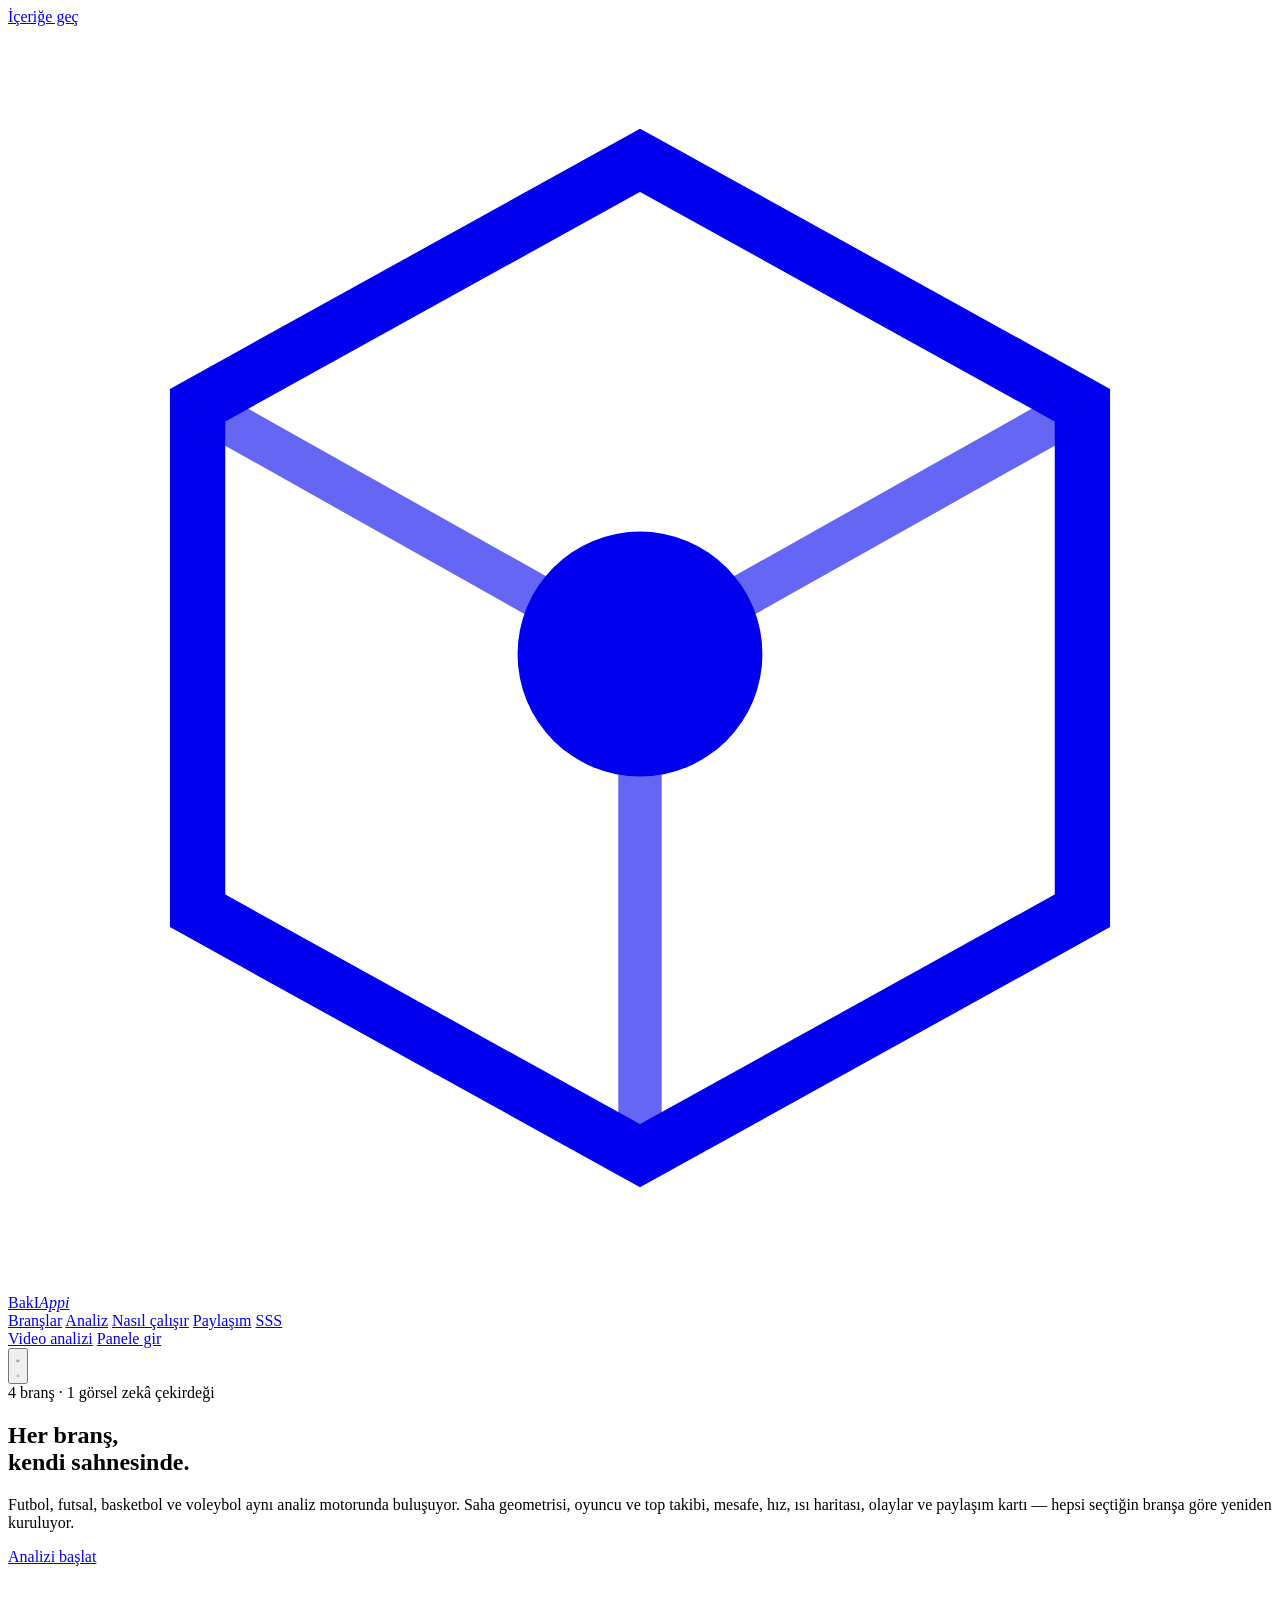
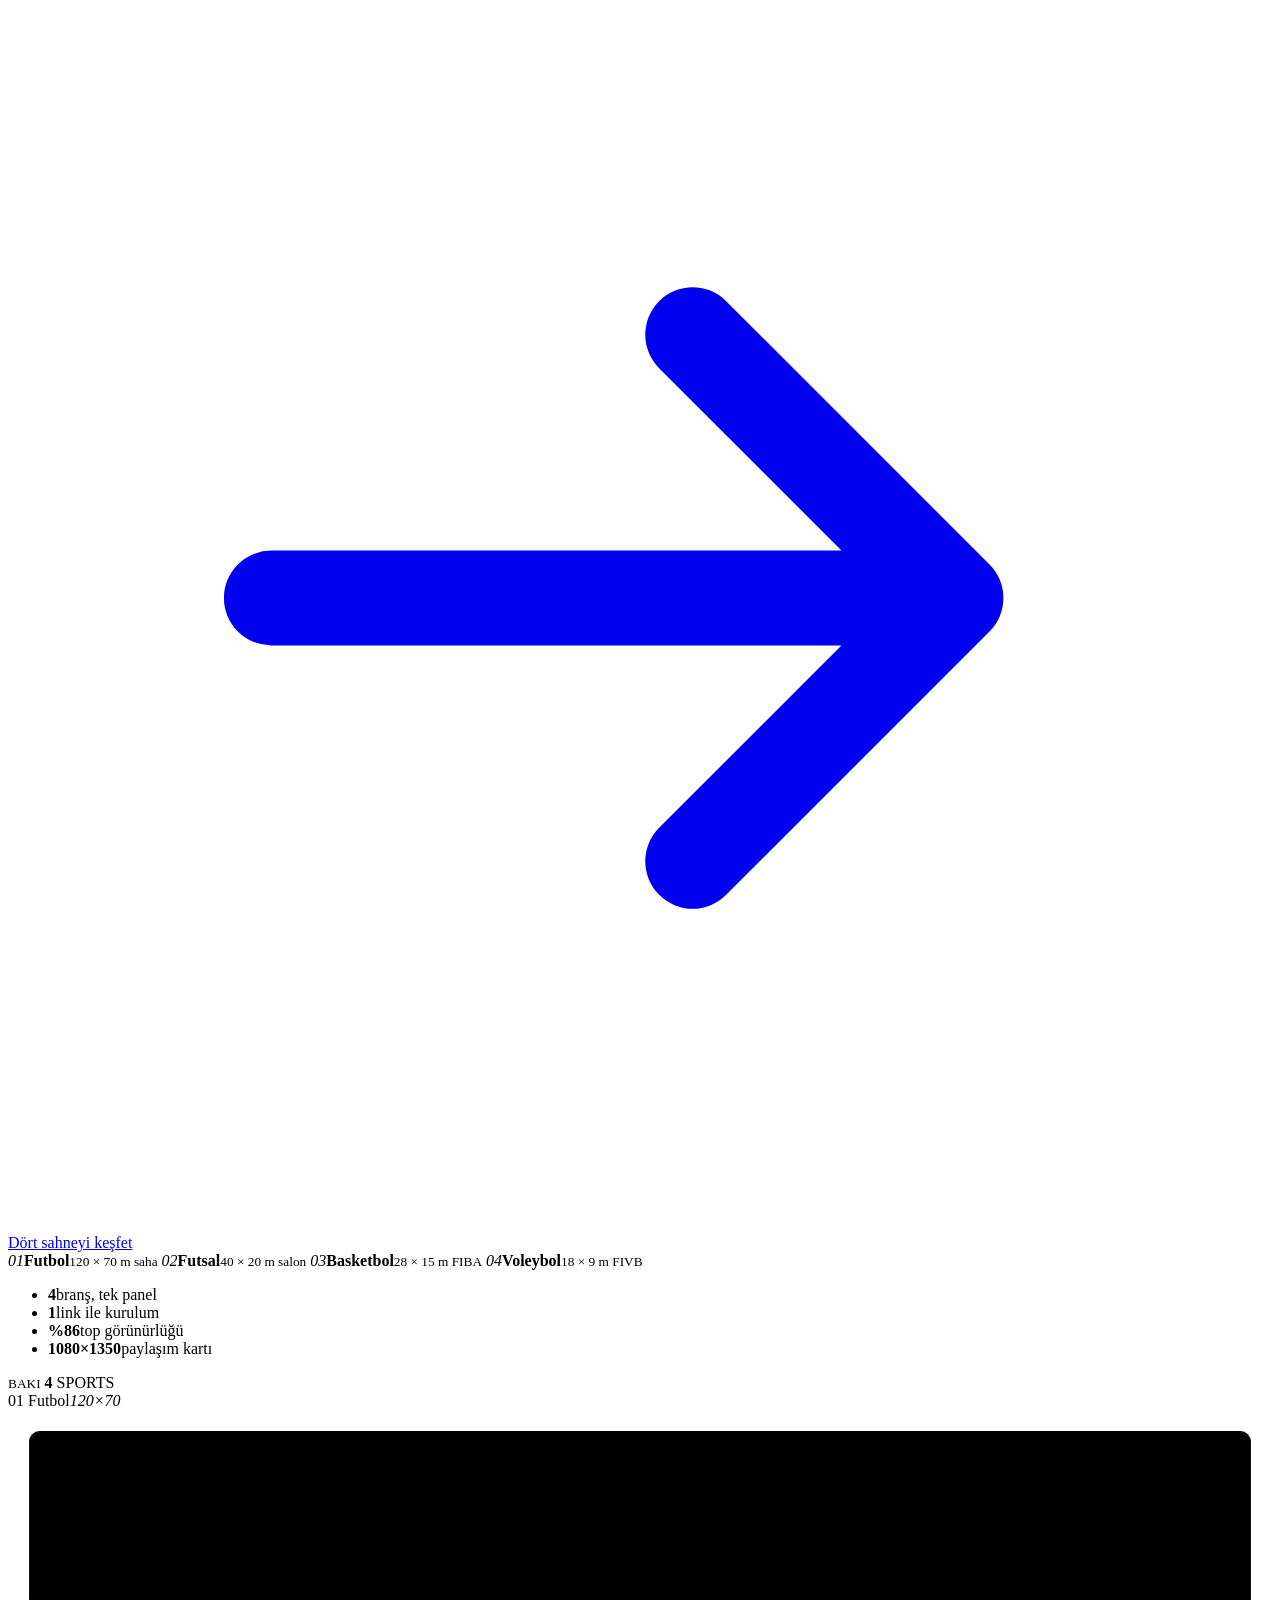
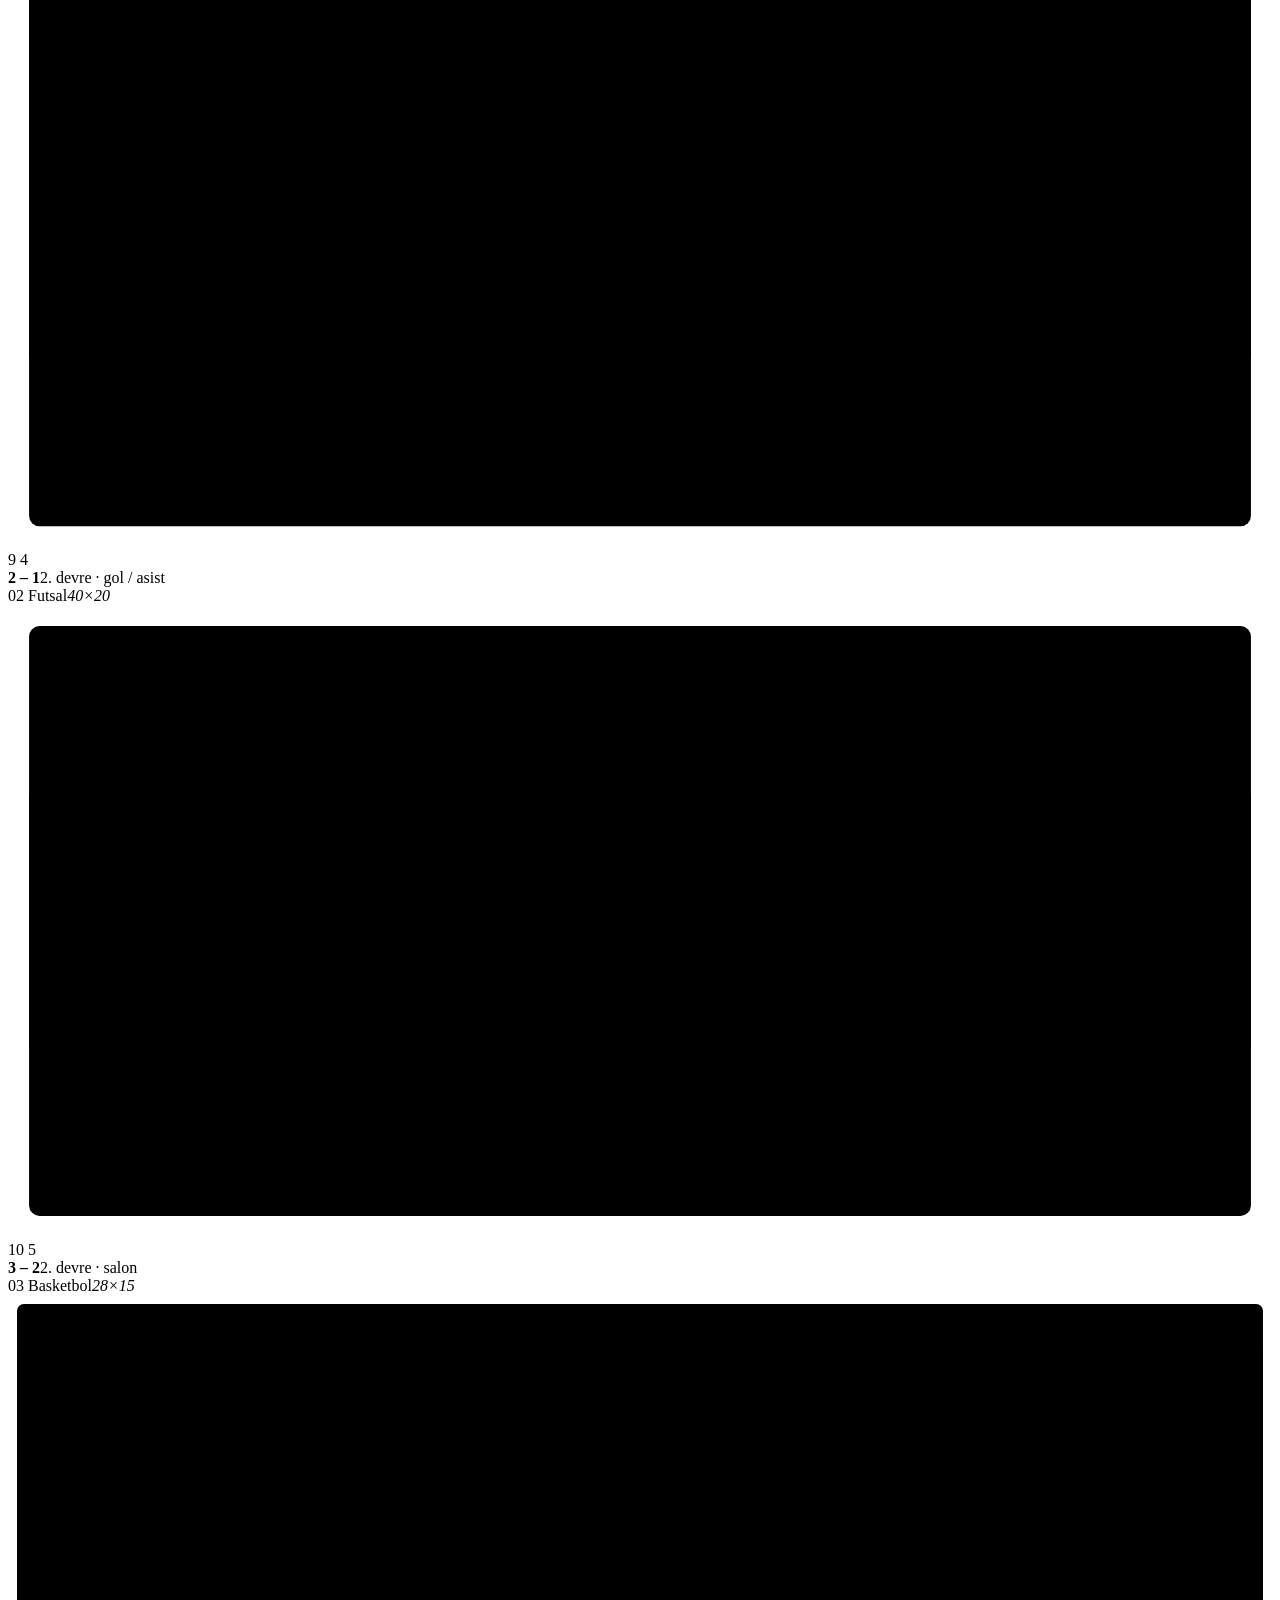
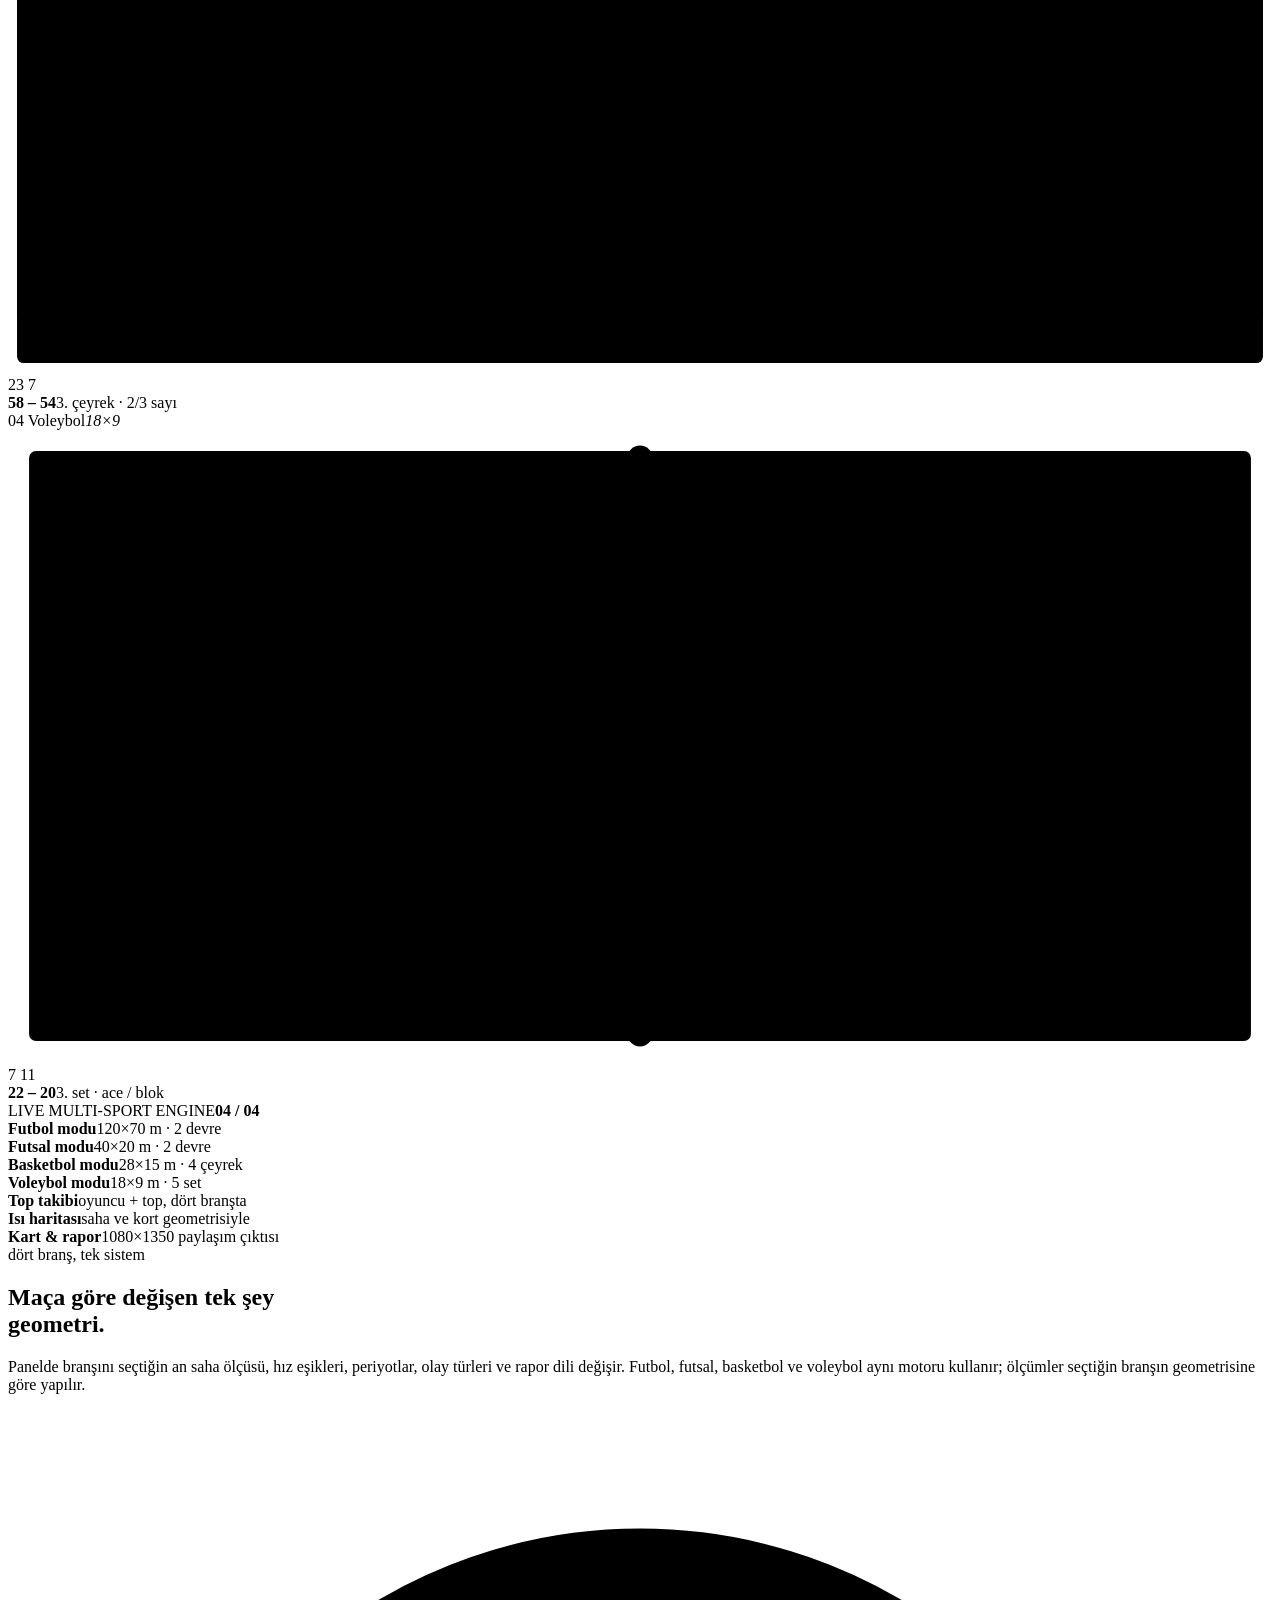
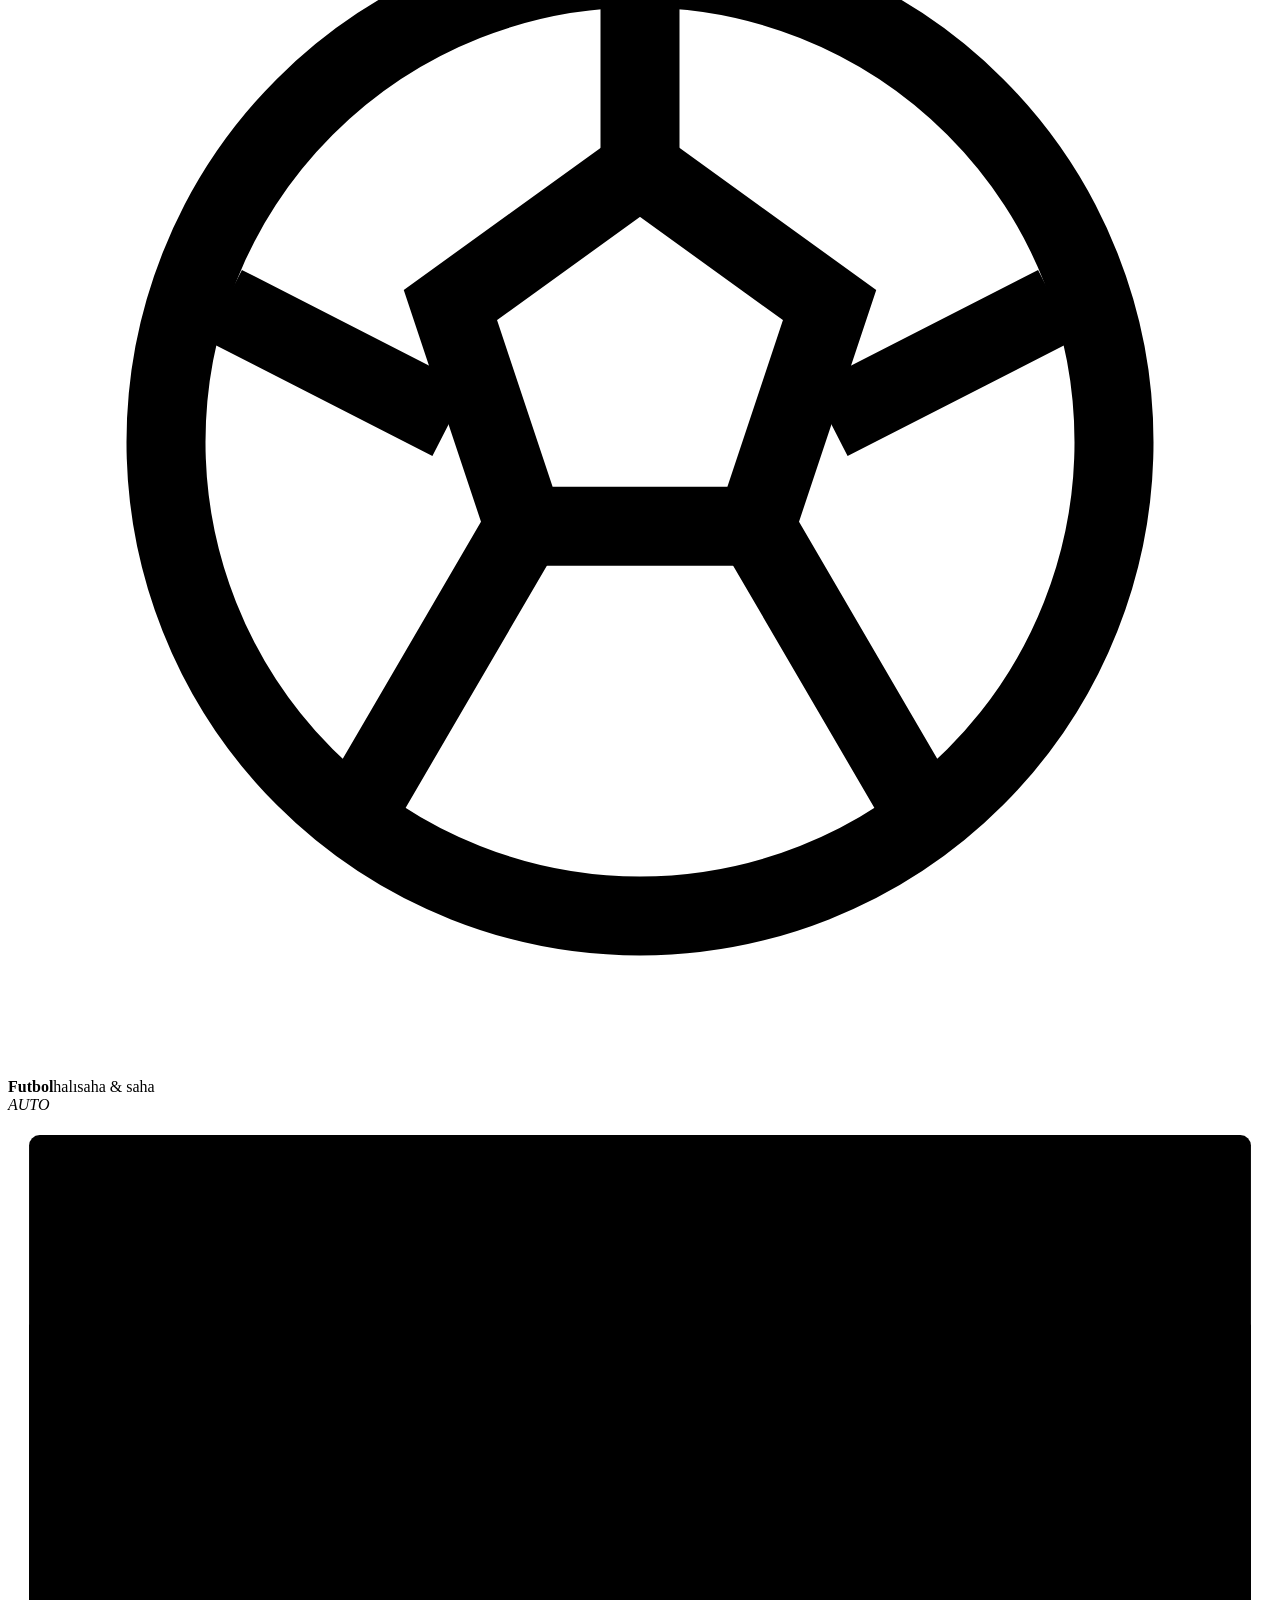
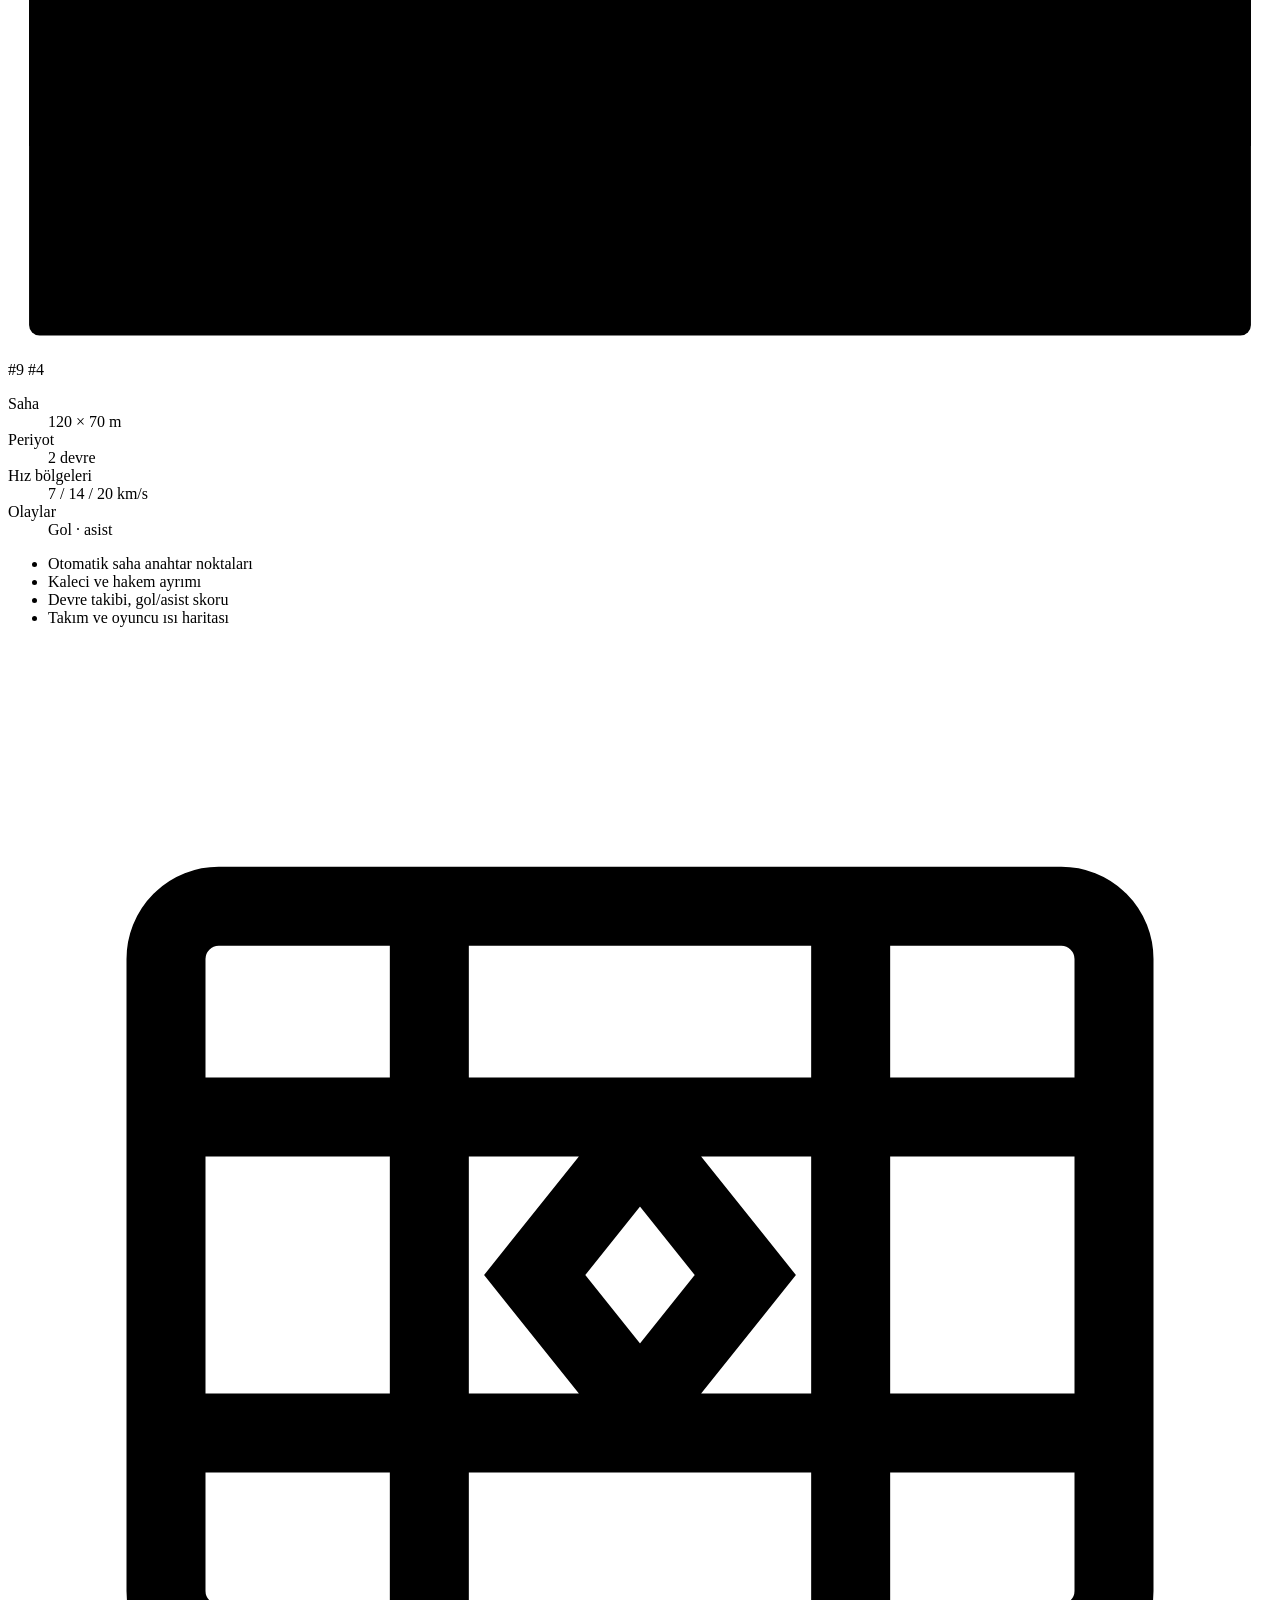
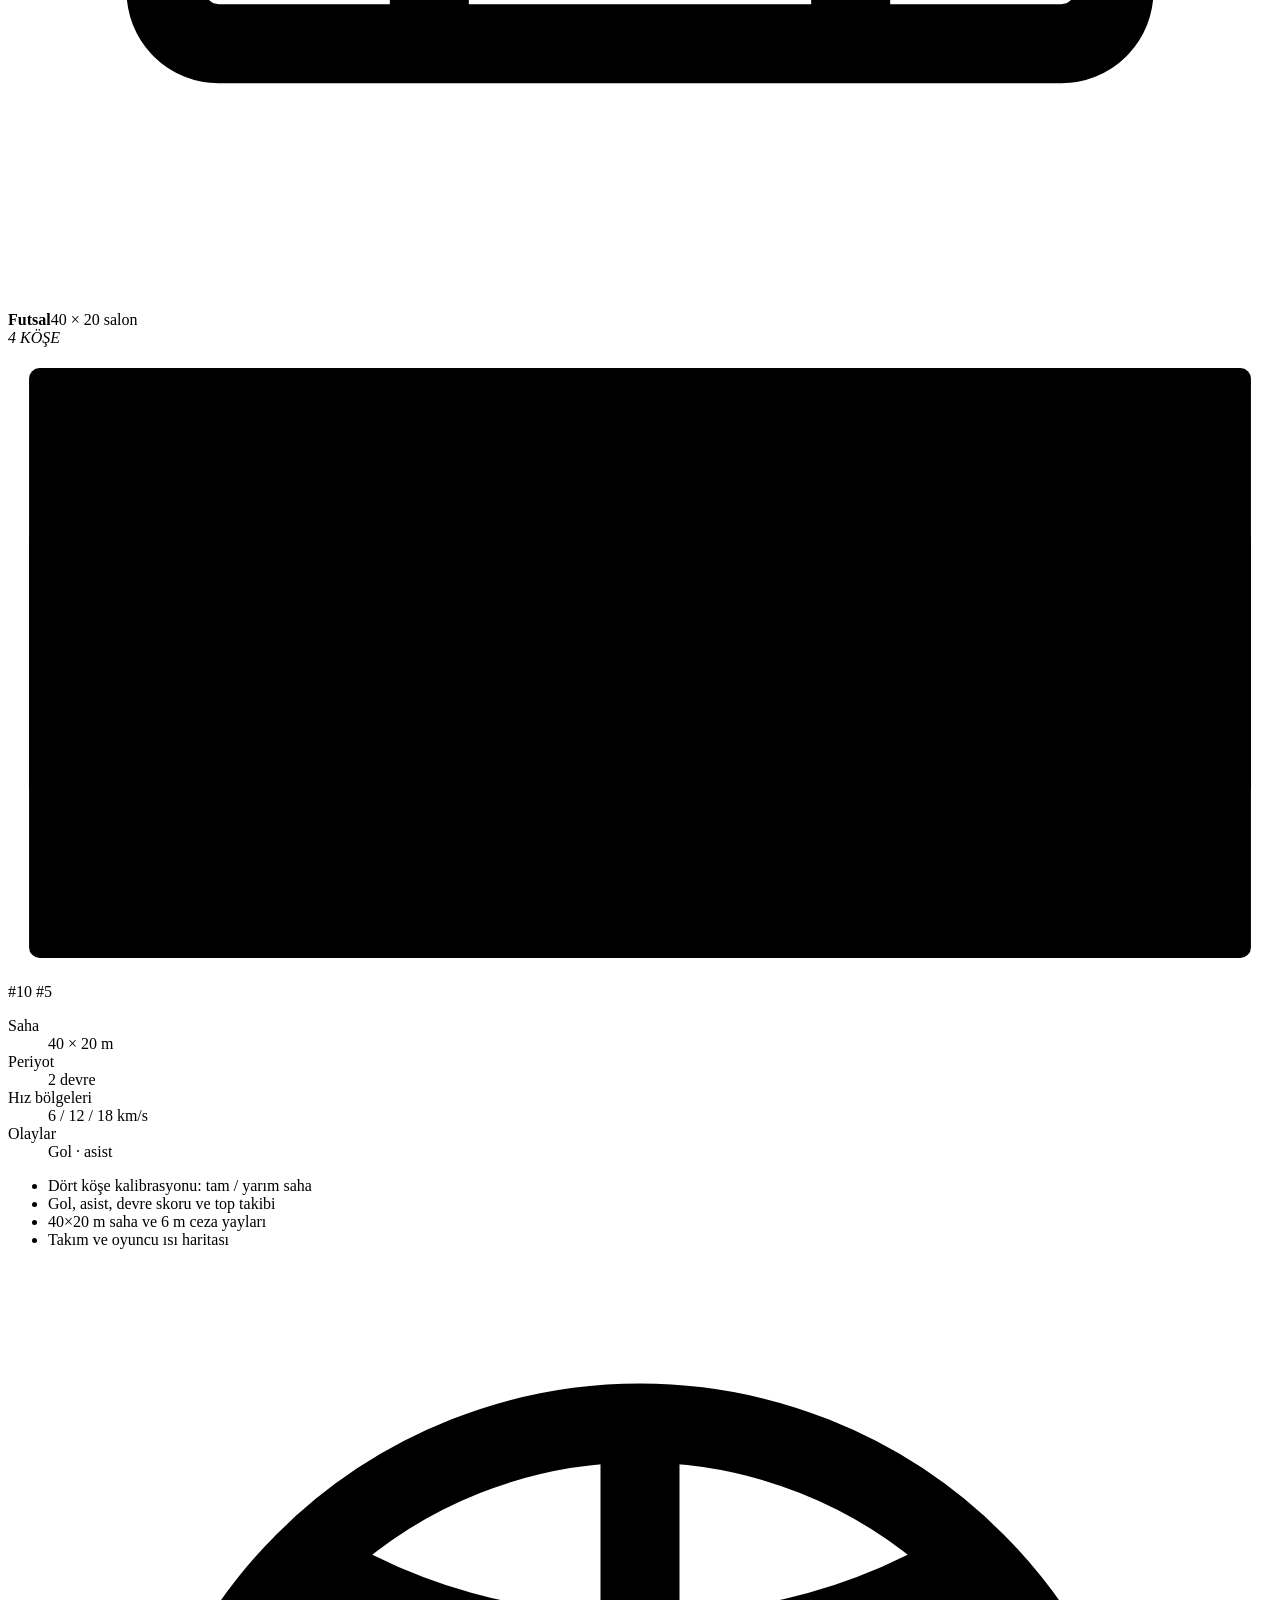
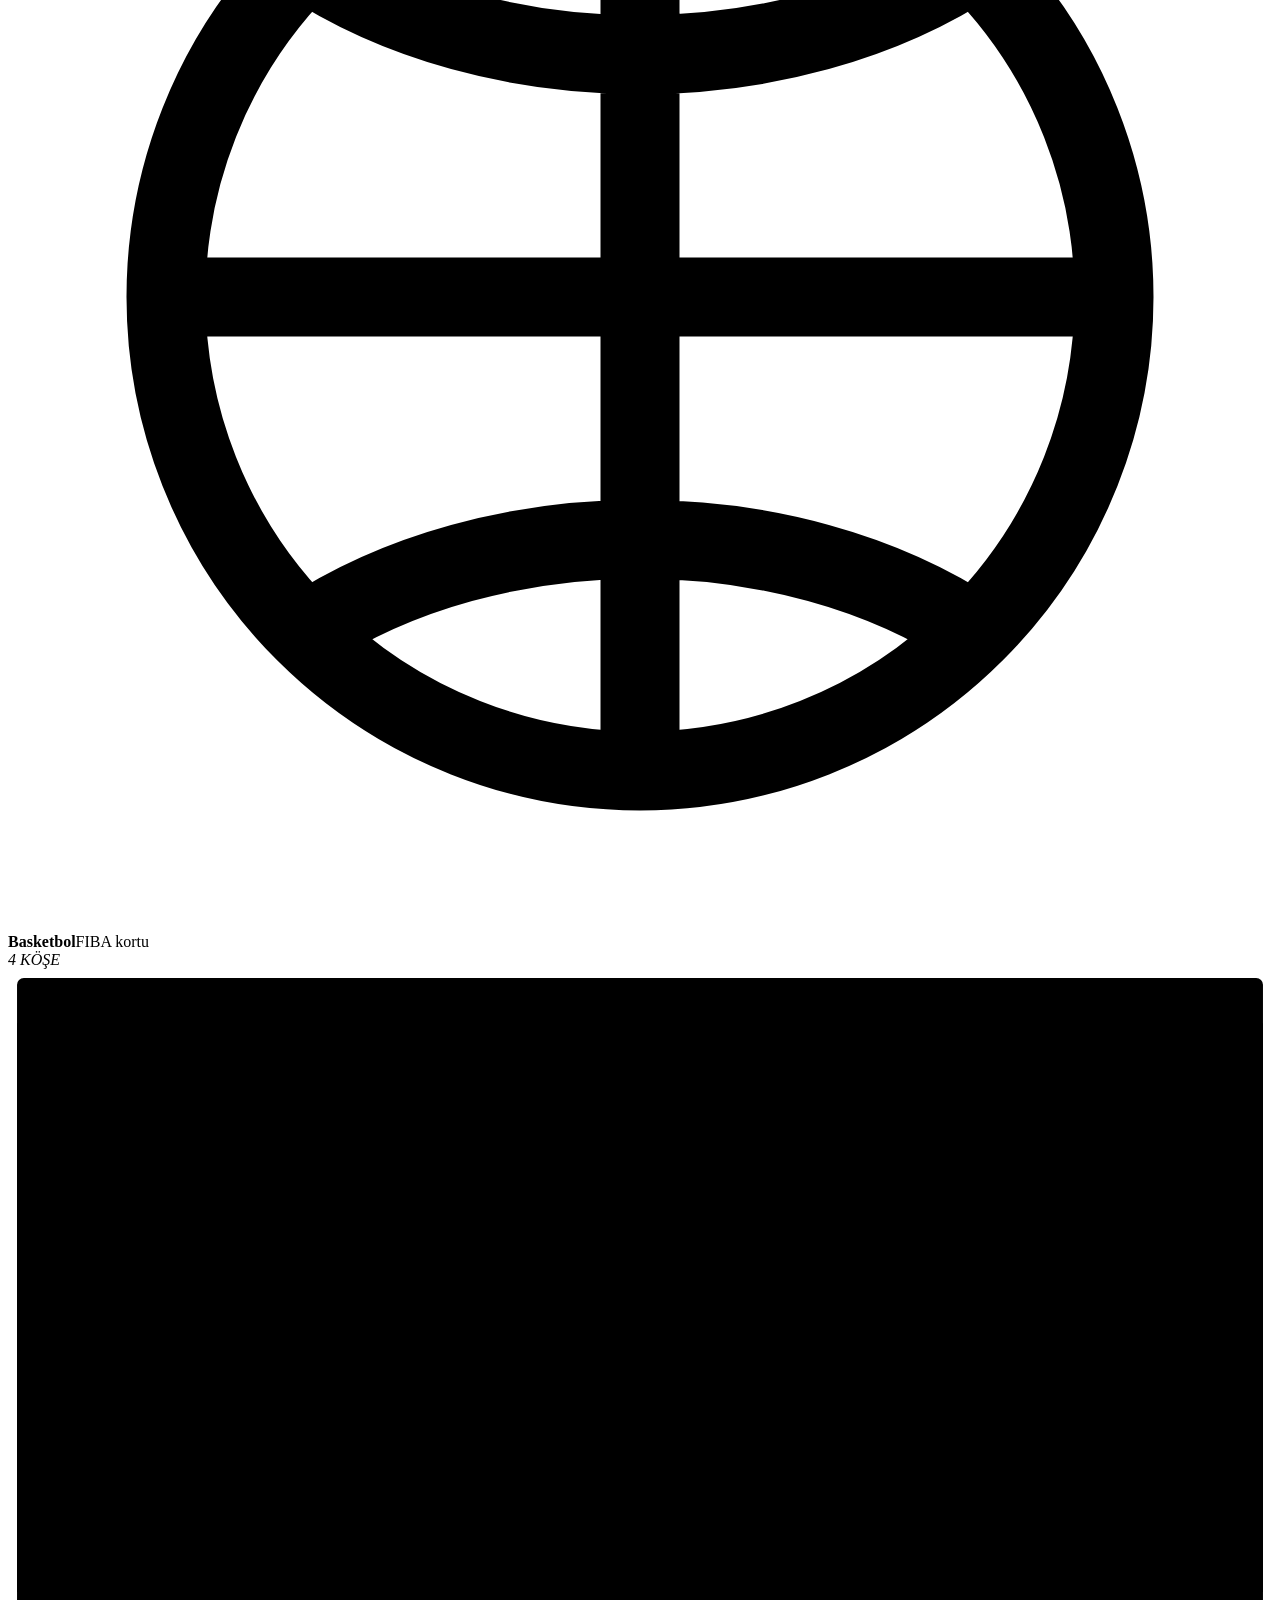
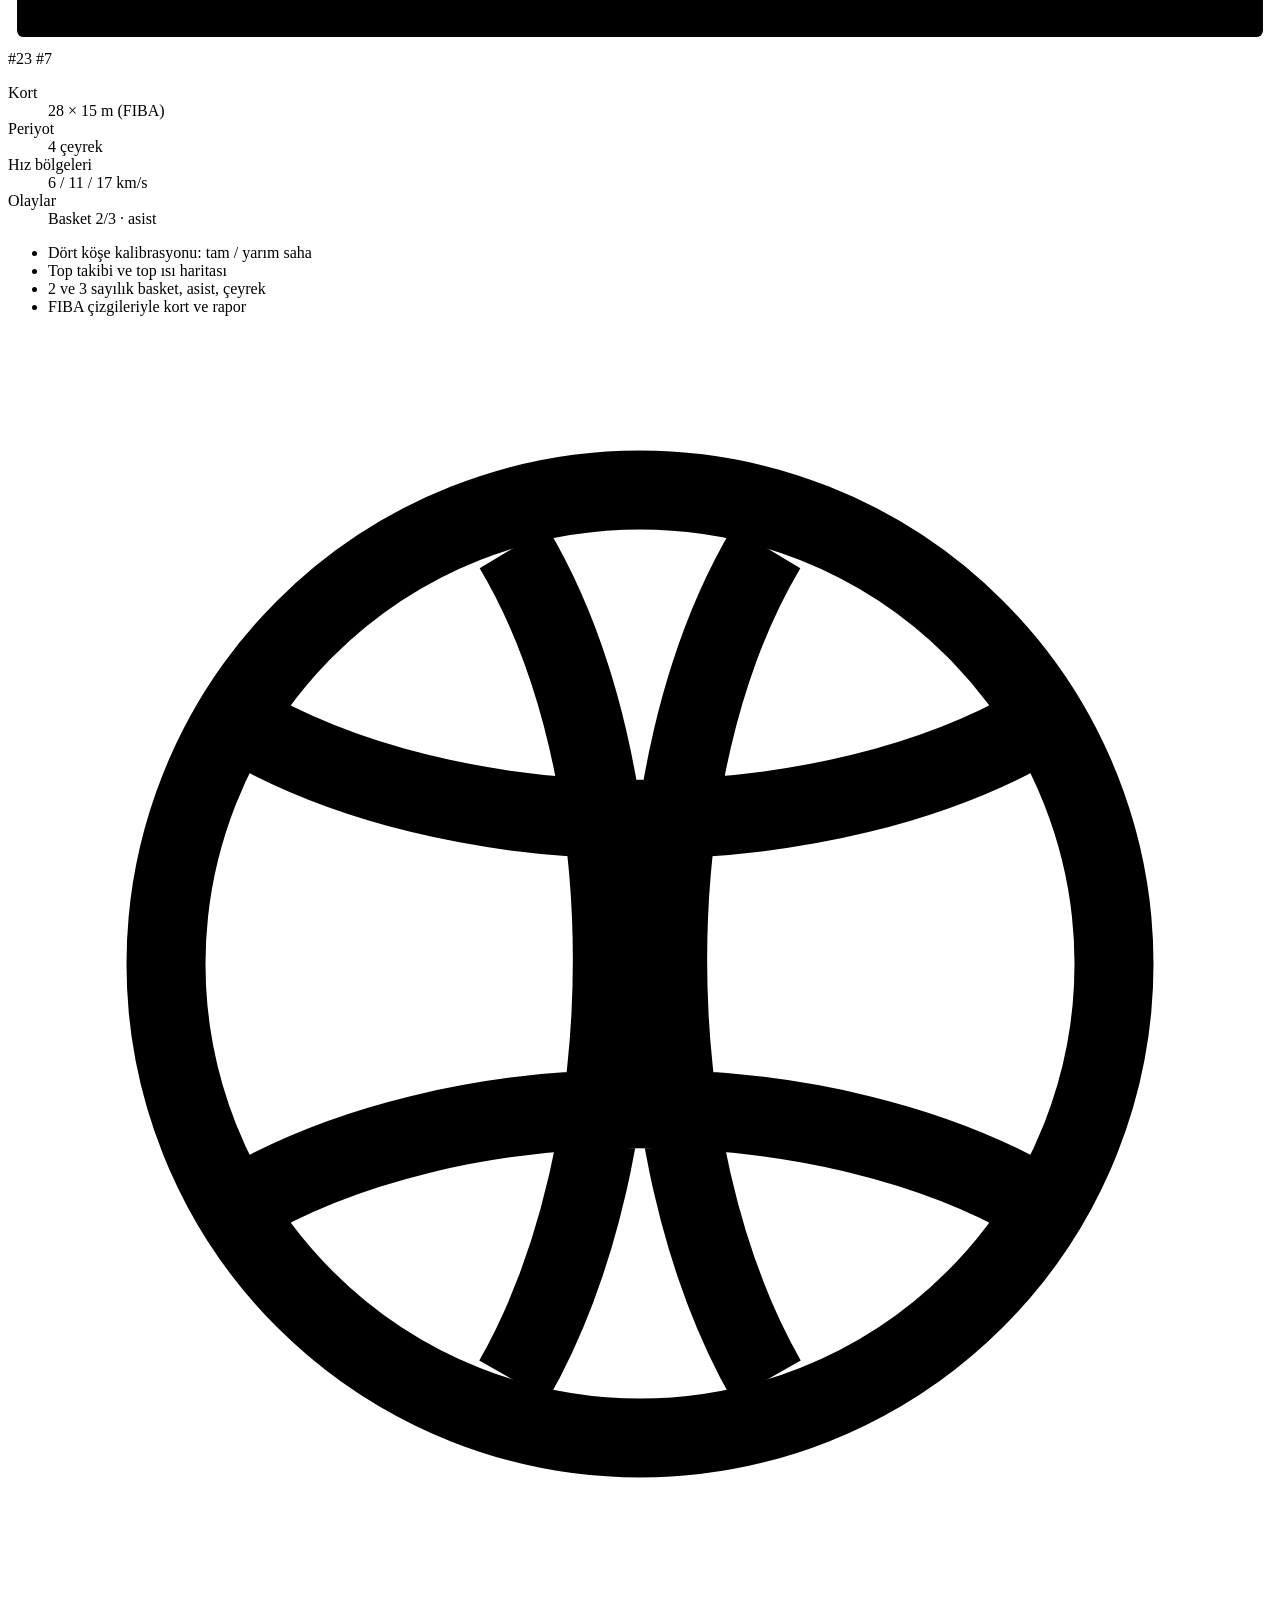
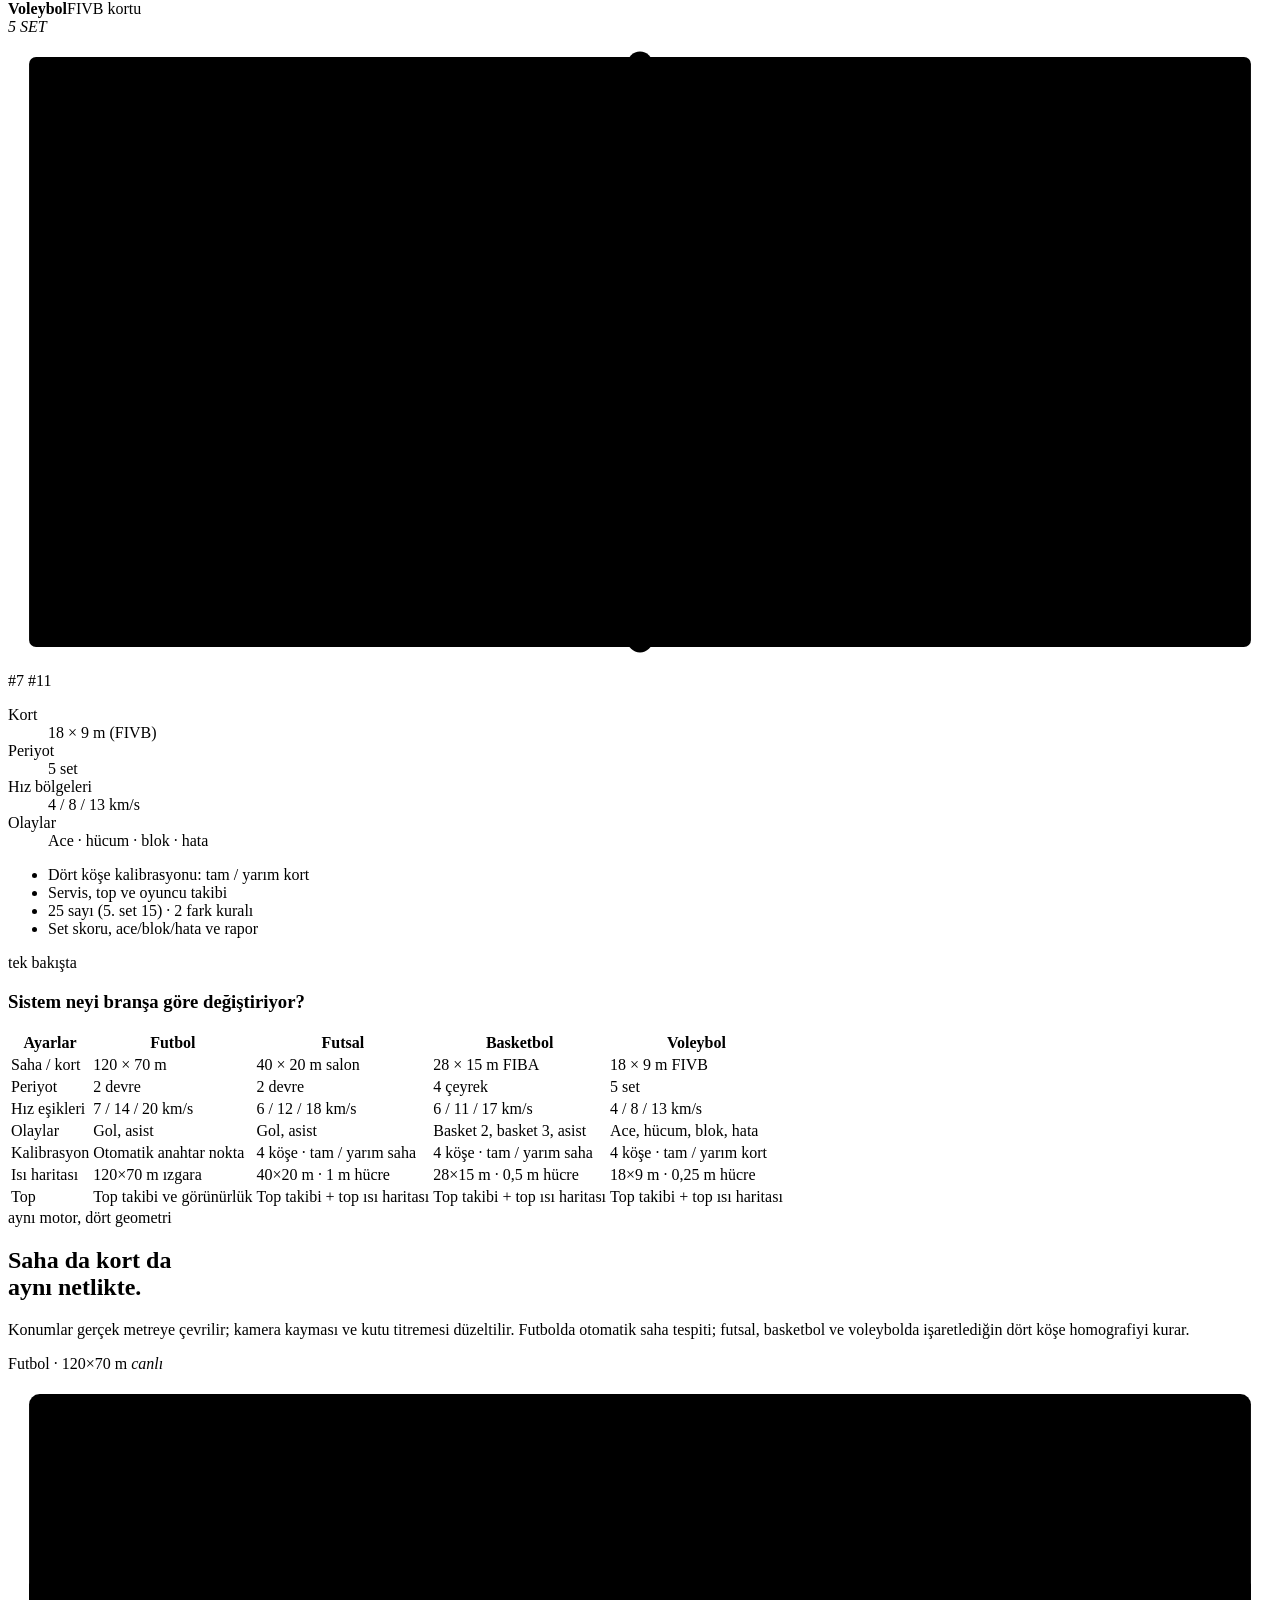
==== commit 4e1b2b3e: "Publish the 3D landing page to GitHub Pages Adds a small static build that keeps the landing assets " ====
--- a/app/static/index.html
+++ b/app/static/index.html
@@ -3,8 +3,8 @@
 <head>
 <meta charset="utf-8">
 <meta name="viewport" content="width=device-width, initial-scale=1">
-<title>BakIAppi — futbol, basketbol ve voleybol için canlı maç analizi</title>
-<meta name="description" content="Futbol, basketbol ve voleybol aynı panelde: oyuncu ve top takibi, mesafe, hız, ısı haritası, devre/çeyrek/set, 2/3 sayı ve ace/blok, paylaşılabilir kart ve takım raporu. Kurulum yok, sadece bir yayın linki.">
+<title>BakIAppi — futbol, futsal, basketbol ve voleybol için canlı maç analizi</title>
+<meta name="description" content="Futbol, futsal, basketbol ve voleybol aynı panelde: oyuncu ve top takibi, mesafe, hız, ısı haritası, devre/çeyrek/set, gol/asist, 2/3 sayı ve ace/blok, paylaşılabilir kart ve takım raporu. Kurulum yok, sadece bir yayın linki.">
 <meta name="theme-color" content="#05070c">
 <link rel="stylesheet" href="/landing.css">
 </head>
@@ -53,168 +53,145 @@
 
   <!-- ============================================================ hero -->
   <section class="hero">
-    <div class="aurora" aria-hidden="true"></div>
+    <div class="hero-glow glow-pink" aria-hidden="true"></div>
+    <div class="hero-glow glow-cyan" aria-hidden="true"></div>
 
     <div class="hero-copy">
-      <span class="eyebrow"><i class="pulse"></i> futbol + basketbol + voleybol · tek panel</span>
-      <h1>Üç branş.<br><span class="grad">Tek analiz motoru.</span></h1>
+      <span class="eyebrow"><i class="pulse"></i> 4 branş · 1 görsel zekâ çekirdeği</span>
+      <h1>Her branş,<br><span class="grad">kendi sahnesinde.</span></h1>
       <p class="hero-sub">
-        Panele girerken branşını seçiyorsun. Futbolda 120×70 m saha, basketbolda
-        28×15 m FIBA kortu, voleybolda 18×9 m FIVB kortu devreye giriyor: oyuncu ve
-        top takibi, mesafe, hız, ısı haritası, devre/çeyrek/set, kart ve rapor —
-        hepsi seçtiğin branşa göre.
+        Futbol, futsal, basketbol ve voleybol aynı analiz motorunda buluşuyor.
+        Saha geometrisi, oyuncu ve top takibi, mesafe, hız, ısı haritası, olaylar
+        ve paylaşım kartı — hepsi seçtiğin branşa göre yeniden kuruluyor.
       </p>
 
       <div class="hero-actions">
         <a class="btn btn-primary btn-lg" href="/login.html">
-          Branşını seç, başla
+          Analizi başlat
           <svg viewBox="0 0 24 24" aria-hidden="true"><path d="M5 12h13m0 0-5-5m5 5-5 5" stroke="currentColor" stroke-width="1.8" fill="none" stroke-linecap="round" stroke-linejoin="round"/></svg>
         </a>
-        <a class="btn btn-glass btn-lg" href="#branslar">Üç branşı karşılaştır</a>
+        <a class="btn btn-glass btn-lg" href="#branslar">Dört sahneyi keşfet</a>
       </div>
 
-      <ul class="sport-pills" aria-label="Desteklenen branşlar">
-        <li class="on">
-          <svg class="ball-ico" viewBox="0 0 24 24" fill="none" stroke="currentColor" stroke-width="1.5" aria-hidden="true">
-            <circle cx="12" cy="12" r="9"/>
-            <path d="m12 6.8 3.6 2.6-1.4 4.2H9.8L8.4 9.4 12 6.8Z"/>
-            <path d="M12 3v3.8M4.1 9.4l4.3 2.2M19.9 9.4l-4.3 2.2M6.3 19.6l3.5-6M17.7 19.6l-3.5-6"/>
-          </svg>
-          Futbol modu
-        </li>
-        <li class="on orange-pill">
-          <svg class="ball-ico" viewBox="0 0 24 24" fill="none" stroke="currentColor" stroke-width="1.5" aria-hidden="true">
-            <circle cx="12" cy="12" r="9"/>
-            <path d="M3 12h18M12 3v18M5.6 5.6c3.6 2.4 9.2 2.4 12.8 0M5.6 18.4c3.6-2.4 9.2-2.4 12.8 0"/>
-          </svg>
-          Basketbol modu
-        </li>
-        <li class="on volley-pill">
-          <svg class="ball-ico" viewBox="0 0 24 24" fill="none" stroke="currentColor" stroke-width="1.5" aria-hidden="true">
-            <circle cx="12" cy="12" r="9"/>
-            <path d="M4.2 7.3c4.2 2.6 11.4 2.6 15.6 0M4.2 16.7c4.2-2.6 11.4-2.6 15.6 0M9.6 4.1c2.5 4.2 2.5 11.4 0 15.8M14.4 4.1c-2.5 4.2-2.5 11.4 0 15.8"/>
-          </svg>
-          Voleybol modu
-        </li>
+      <div class="branch-tabs" aria-label="Desteklenen branşlar">
+        <span class="branch-tab ft"><i>01</i><span><b>Futbol</b><small>120 × 70 m saha</small></span></span>
+        <span class="branch-tab fu"><i>02</i><span><b>Futsal</b><small>40 × 20 m salon</small></span></span>
+        <span class="branch-tab ba"><i>03</i><span><b>Basketbol</b><small>28 × 15 m FIBA</small></span></span>
+        <span class="branch-tab vo"><i>04</i><span><b>Voleybol</b><small>18 × 9 m FIVB</small></span></span>
+      </div>
+
+      <ul class="hero-facts">
+        <li><b>4</b><span>branş, tek panel</span></li>
+        <li><b>1</b><span>link ile kurulum</span></li>
+        <li><b>%86</b><span>top görünürlüğü</span></li>
+        <li><b>1080×1350</b><span>paylaşım kartı</span></li>
       </ul>
-
-      <ul class="hero-facts">
-        <li><b>3 branş</b><span>futbol + basketbol + voleybol</span></li>
-        <li><b>18×9 m</b><span>FIVB voleybol kortu</span></li>
-        <li><b>5 set</b><span>25 sayı · 2 fark · ace/blok</span></li>
-        <li><b>1 link</b><span>kurulum yok</span></li>
-      </ul>
-    </div>
-
-    <!-- 3D sahne: aynı anda futbol sahası ve basketbol kortu -->
+    </div>
+
     <div class="scene" id="scene" aria-hidden="true">
+      <div class="scene-aura"></div>
+      <div class="scene-floor"></div>
+
       <div class="scene-inner">
-        <div class="orb orb-a"></div>
-        <div class="orb orb-b"></div>
-        <div class="scene-glow"></div>
-
-        <div class="mode-chip"><i class="dot pink"></i> Futbol <span>+</span> <i class="dot orange"></i> Basketbol <span>+</span> <i class="dot gold"></i> Voleybol <em>tek panel</em></div>
-
-        <div class="arena">
-          <!-- futbol -->
-          <div class="slab slab-football">
-            <div class="court-surface turf">
-              <div class="turf-stripes"></div>
-              <svg class="court-lines pitch" viewBox="0 0 120 80" preserveAspectRatio="none">
-                <rect x="2" y="2" width="116" height="76" rx="1"/>
-                <line x1="60" y1="2" x2="60" y2="78"/>
-                <circle cx="60" cy="40" r="9"/>
-                <circle cx="60" cy="40" r="1.3" class="solid"/>
-                <rect x="2" y="20" width="16" height="40"/>
-                <rect x="102" y="20" width="16" height="40"/>
-                <rect x="2" y="30" width="6" height="20"/>
-                <rect x="112" y="30" width="6" height="20"/>
-                <circle cx="16" cy="40" r="1" class="solid"/>
-                <circle cx="104" cy="40" r="1" class="solid"/>
-              </svg>
-              <span class="heat heat-pink h-a"></span>
-              <span class="heat heat-cyan h-b"></span>
-              <span class="heat heat-gold h-c"></span>
-              <span class="marker" style="--x:31%;--y:33%"><b>#9</b></span>
-              <span class="marker alt" style="--x:67%;--y:58%"><b>#4</b></span>
-              <span class="marker alt" style="--x:53%;--y:24%"><b>#11</b></span>
-            </div>
+        <div class="engine">
+          <span class="engine-ring ring-a"></span>
+          <span class="engine-ring ring-b"></span>
+          <span class="engine-ring ring-c"></span>
+          <div class="engine-core">
+            <small>BAKI</small>
+            <b>4</b>
+            <span>SPORTS</span>
           </div>
-
-          <!-- basketbol -->
-          <div class="slab slab-basket">
-            <div class="court-surface wood">
-              <div class="wood-planks"></div>
-              <svg class="court-lines hoop" viewBox="0 0 280 150" preserveAspectRatio="none">
-                <rect x="2" y="2" width="276" height="146" rx="1.5"/>
-                <line x1="140" y1="2" x2="140" y2="148"/>
-                <circle cx="140" cy="75" r="18"/>
-                <circle cx="140" cy="75" r="2" class="solid"/>
-                <rect x="2" y="50" width="58" height="50"/>
-                <rect x="220" y="50" width="58" height="50"/>
-                <circle cx="60" cy="75" r="18" class="soft"/>
-                <circle cx="220" cy="75" r="18" class="soft"/>
-                <path d="M 2 12 L 30 12 A 68 68 0 0 1 30 138 L 2 138"/>
-                <path d="M 278 12 L 250 12 A 68 68 0 0 0 250 138 L 278 138"/>
-                <path d="M 2 63 A 12 12 0 0 1 2 87"/>
-                <path d="M 278 63 A 12 12 0 0 0 278 87"/>
-                <line x1="12" y1="66" x2="12" y2="84"/>
-                <line x1="268" y1="66" x2="268" y2="84"/>
-                <circle cx="15" cy="75" r="2.6" class="solid hoop-ring"/>
-                <circle cx="265" cy="75" r="2.6" class="solid hoop-ring"/>
-              </svg>
-              <span class="heat heat-orange h-d"></span>
-              <span class="heat heat-cyan h-e"></span>
-              <span class="marker orange" style="--x:38%;--y:42%"><b>#23</b></span>
-              <span class="marker" style="--x:61%;--y:66%"><b>#7</b></span>
-              <span class="ball-dot" style="--x:72%;--y:38%"></span>
-            </div>
+        </div>
+
+        <article class="branch-board board-football">
+          <header><span class="board-index">01</span><span class="board-sport"><i class="dot pink"></i> Futbol</span><em>120×70</em></header>
+          <div class="board-court">
+            <svg viewBox="0 0 120 70" preserveAspectRatio="none">
+              <rect x="2" y="2" width="116" height="66" rx="1"/>
+              <line x1="60" y1="2" x2="60" y2="68"/>
+              <circle cx="60" cy="35" r="9"/>
+              <circle cx="60" cy="35" r="1.2" class="solid"/>
+              <rect x="2" y="18" width="16" height="34"/>
+              <rect x="102" y="18" width="16" height="34"/>
+              <rect x="2" y="27" width="6" height="16"/>
+              <rect x="112" y="27" width="6" height="16"/>
+            </svg>
+            <span class="board-heat pink" style="--x:30%;--y:38%"></span>
+            <span class="board-heat cyan" style="--x:68%;--y:60%"></span>
+            <span class="board-player pink" style="--x:30%;--y:38%">9</span>
+            <span class="board-player cyan" style="--x:68%;--y:60%">4</span>
+            <span class="board-ball" style="--x:58%;--y:30%"></span>
           </div>
-        </div>
-
-        <!-- yüzen HUD kartları -->
-        <article class="hud hud-football">
-          <header><i class="live-dot"></i> FUTBOL <span>CANLI</span></header>
-          <div class="scoreline"><b>2</b><span>–</span><b>1</b></div>
-          <footer>2. devre · A / B</footer>
+          <footer><b>2 <i>–</i> 1</b><span>2. devre · gol / asist</span><i class="board-live"></i></footer>
         </article>
 
-        <article class="hud hud-basket">
-          <header><i class="live-dot orange"></i> BASKETBOL <span>ÇEYREK 3</span></header>
-          <div class="scoreline hoop"><b>58</b><span>–</span><b>54</b></div>
-          <footer>2 sayı · 3 sayı · asist</footer>
+        <article class="branch-board board-futsal">
+          <header><span class="board-index">02</span><span class="board-sport"><i class="dot teal"></i> Futsal</span><em>40×20</em></header>
+          <div class="board-court">
+            <svg viewBox="0 0 120 60" preserveAspectRatio="none">
+              <rect x="2" y="2" width="116" height="56" rx="1"/>
+              <line x1="60" y1="2" x2="60" y2="58"/>
+              <circle cx="60" cy="30" r="9"/>
+              <circle cx="60" cy="30" r="1.2" class="solid"/>
+              <path d="M2 18 A 12 12 0 0 1 2 42M118 18 A 12 12 0 0 0 118 42"/>
+            </svg>
+            <span class="board-heat teal" style="--x:27%;--y:43%"></span>
+            <span class="board-heat cyan" style="--x:69%;--y:57%"></span>
+            <span class="board-player teal" style="--x:27%;--y:43%">10</span>
+            <span class="board-player cyan" style="--x:69%;--y:57%">5</span>
+            <span class="board-ball" style="--x:76%;--y:31%"></span>
+          </div>
+          <footer><b>3 <i>–</i> 2</b><span>2. devre · salon</span><i class="board-live teal"></i></footer>
         </article>
 
-        <article class="hud hud-volley">
-          <header><i class="live-dot gold"></i> VOLEYBOL <span>SET 3</span></header>
-          <div class="scoreline volley"><b>22</b><span>–</span><b>20</b></div>
-          <div class="volley-mini" aria-hidden="true">
+        <article class="branch-board board-basketball">
+          <header><span class="board-index">03</span><span class="board-sport"><i class="dot orange"></i> Basketbol</span><em>28×15</em></header>
+          <div class="board-court">
+            <svg viewBox="0 0 280 150" preserveAspectRatio="none">
+              <rect x="2" y="2" width="276" height="146" rx="1.5"/>
+              <line x1="140" y1="2" x2="140" y2="148"/>
+              <circle cx="140" cy="75" r="18"/>
+              <rect x="2" y="50" width="58" height="50"/>
+              <rect x="220" y="50" width="58" height="50"/>
+              <circle cx="60" cy="75" r="18"/>
+              <circle cx="220" cy="75" r="18"/>
+              <path d="M2 12 L30 12 A68 68 0 0 1 30 138 L2 138"/>
+              <path d="M278 12 L250 12 A68 68 0 0 0 250 138 L278 138"/>
+              <circle cx="15" cy="75" r="2.8" class="solid"/>
+              <circle cx="265" cy="75" r="2.8" class="solid"/>
+            </svg>
+            <span class="board-heat orange" style="--x:25%;--y:42%"></span>
+            <span class="board-heat cyan" style="--x:72%;--y:35%"></span>
+            <span class="board-player orange" style="--x:25%;--y:42%">23</span>
+            <span class="board-player cyan" style="--x:72%;--y:35%">7</span>
+            <span class="board-ball" style="--x:76%;--y:58%"></span>
+          </div>
+          <footer><b>58 <i>–</i> 54</b><span>3. çeyrek · 2/3 sayı</span><i class="board-live orange"></i></footer>
+        </article>
+
+        <article class="branch-board board-volleyball">
+          <header><span class="board-index">04</span><span class="board-sport"><i class="dot gold"></i> Voleybol</span><em>18×9</em></header>
+          <div class="board-court">
             <svg viewBox="0 0 180 90" preserveAspectRatio="none">
               <rect x="3" y="3" width="174" height="84" rx="1"/>
               <line x1="90" y1="3" x2="90" y2="87" class="net"/>
               <line x1="60" y1="3" x2="60" y2="87"/>
               <line x1="120" y1="3" x2="120" y2="87"/>
+              <circle cx="90" cy="4" r="1.8" class="solid"/>
+              <circle cx="90" cy="86" r="1.8" class="solid"/>
             </svg>
+            <span class="board-heat gold" style="--x:30%;--y:35%"></span>
+            <span class="board-heat cyan" style="--x:70%;--y:50%"></span>
+            <span class="board-player gold" style="--x:30%;--y:35%">7</span>
+            <span class="board-player cyan" style="--x:70%;--y:50%">11</span>
+            <span class="board-ball" style="--x:76%;--y:29%"></span>
           </div>
-          <footer>18×9 m · FIVB · setler 1–0</footer>
-        </article>
-
-        <article class="hud hud-ball">
-          <span class="label">TOP TAKİBİ</span>
-          <div class="hud-value"><strong>%86</strong><span>görünürlük</span></div>
-          <div class="track"><i></i></div>
-        </article>
-
-        <article class="hud hud-calib">
-          <span class="label">4 KÖŞE KALİBRASYONU</span>
-          <div class="corner-mini">
-            <i style="--x:8%;--y:16%"></i><i style="--x:92%;--y:16%"></i>
-            <i style="--x:92%;--y:84%"></i><i style="--x:8%;--y:84%"></i>
-            <b></b>
-          </div>
-          <span class="hud-note">tam / yarım saha</span>
+          <footer><b>22 <i>–</i> 20</b><span>3. set · ace / blok</span><i class="board-live gold"></i></footer>
         </article>
       </div>
+
+      <div class="scene-caption"><span><i></i> LIVE MULTI-SPORT ENGINE</span><b>04 / 04</b></div>
     </div>
   </section>
 
@@ -222,9 +199,10 @@
   <section class="strip" aria-label="Sistem yetenekleri">
     <div class="strip-inner">
       <div><b>Futbol modu</b><span>120×70 m · 2 devre</span></div>
+      <div><b>Futsal modu</b><span>40×20 m · 2 devre</span></div>
       <div><b>Basketbol modu</b><span>28×15 m · 4 çeyrek</span></div>
       <div><b>Voleybol modu</b><span>18×9 m · 5 set</span></div>
-      <div><b>Top takibi</b><span>oyuncu + top, üç branşta</span></div>
+      <div><b>Top takibi</b><span>oyuncu + top, dört branşta</span></div>
       <div><b>Isı haritası</b><span>saha ve kort geometrisiyle</span></div>
       <div><b>Kart &amp; rapor</b><span>1080×1350 paylaşım çıktısı</span></div>
     </div>
@@ -233,11 +211,11 @@
   <!-- ========================================================= branşlar -->
   <section class="section" id="branslar">
     <div class="section-head reveal">
-      <span class="kicker">üç branş, tek sistem</span>
+      <span class="kicker">dört branş, tek sistem</span>
       <h2>Maça göre değişen tek şey<br><span class="grad">geometri.</span></h2>
       <p>Panelde branşını seçtiğin an saha ölçüsü, hız eşikleri, periyotlar, olay türleri
-        ve rapor dili değişir. Futbol, basketbol ve voleybol aynı motoru kullanır; ölçümler
-        seçtiğin branşın geometrisine göre yapılır.</p>
+        ve rapor dili değişir. Futbol, futsal, basketbol ve voleybol aynı motoru kullanır;
+        ölçümler seçtiğin branşın geometrisine göre yapılır.</p>
     </div>
 
     <div class="sport-grid">
@@ -283,6 +261,49 @@
         </ul>
       </article>
 
+      <article class="sport-card futsal reveal">
+        <header>
+          <span class="sport-icon">
+            <svg viewBox="0 0 24 24" fill="none" stroke="currentColor" stroke-width="1.5">
+              <rect x="3" y="5" width="18" height="14" rx="1"/>
+              <path d="M3 9h18M3 15h18M8 5v14M16 5v14M12 9.5 14 12l-2 2.5L10 12l2-2.5Z"/>
+            </svg>
+          </span>
+          <div><b>Futsal</b><span>40 × 20 salon</span></div>
+          <em class="teal">4 KÖŞE</em>
+        </header>
+
+        <div class="sport-visual futsal-visual">
+          <svg viewBox="0 0 120 60" preserveAspectRatio="none" aria-hidden="true">
+            <rect x="2" y="2" width="116" height="56" rx="1"/>
+            <line x1="60" y1="2" x2="60" y2="58"/>
+            <circle cx="60" cy="30" r="9"/>
+            <path d="M2 18 A 12 12 0 0 1 2 42M118 18 A 12 12 0 0 0 118 42"/>
+            <circle cx="16" cy="30" r="1.2" class="solid"/>
+            <circle cx="104" cy="30" r="1.2" class="solid"/>
+          </svg>
+          <span class="map-heat teal" style="--x:26%;--y:42%"></span>
+          <span class="map-heat cyan" style="--x:68%;--y:58%"></span>
+          <span class="map-marker teal" style="--x:26%;--y:42%">#10</span>
+          <span class="map-marker" style="--x:68%;--y:58%">#5</span>
+          <span class="map-ball" style="--x:74%;--y:34%"></span>
+        </div>
+
+        <dl class="specs">
+          <div><dt>Saha</dt><dd>40 × 20 m</dd></div>
+          <div><dt>Periyot</dt><dd>2 devre</dd></div>
+          <div><dt>Hız bölgeleri</dt><dd>6 / 12 / 18 km/s</dd></div>
+          <div><dt>Olaylar</dt><dd>Gol · asist</dd></div>
+        </dl>
+
+        <ul class="ticks">
+          <li>Dört köşe kalibrasyonu: tam / yarım saha</li>
+          <li>Gol, asist, devre skoru ve top takibi</li>
+          <li>40×20 m saha ve 6 m ceza yayları</li>
+          <li>Takım ve oyuncu ısı haritası</li>
+        </ul>
+      </article>
+
       <article class="sport-card basketball reveal">
         <header>
           <span class="sport-icon">
@@ -383,15 +404,15 @@
       </div>
       <div class="tablewrap">
         <table>
-          <thead><tr><th>Ayarlar</th><th><span class="th-dot pink"></span> Futbol</th><th><span class="th-dot orange"></span> Basketbol</th><th><span class="th-dot gold"></span> Voleybol</th></tr></thead>
+          <thead><tr><th>Ayarlar</th><th><span class="th-dot pink"></span> Futbol</th><th><span class="th-dot teal"></span> Futsal</th><th><span class="th-dot orange"></span> Basketbol</th><th><span class="th-dot gold"></span> Voleybol</th></tr></thead>
           <tbody>
-            <tr><td>Saha / kort</td><td>120 × 70 m</td><td>28 × 15 m FIBA</td><td class="v">18 × 9 m FIVB</td></tr>
-            <tr><td>Periyot</td><td>2 devre</td><td>4 çeyrek</td><td class="v">5 set</td></tr>
-            <tr><td>Hız eşikleri</td><td>7 / 14 / 20 km/s</td><td>6 / 11 / 17 km/s</td><td class="v">4 / 8 / 13 km/s</td></tr>
-            <tr><td>Olaylar</td><td>Gol, asist</td><td>Basket 2, basket 3, asist</td><td class="v">Ace, hücum, blok, hata</td></tr>
-            <tr><td>Kalibrasyon</td><td>Otomatik anahtar nokta</td><td>4 köşe · tam / yarım saha</td><td class="v">4 köşe · tam / yarım kort</td></tr>
-            <tr><td>Isı haritası</td><td>120×70 m ızgara</td><td>28×15 m · 0,5 m hücre</td><td class="v">18×9 m · 0,25 m hücre</td></tr>
-            <tr><td>Top</td><td>Top takibi ve görünürlük</td><td>Top takibi + top ısı haritası</td><td class="v">Top takibi + top ısı haritası</td></tr>
+            <tr><td>Saha / kort</td><td>120 × 70 m</td><td>40 × 20 m salon</td><td>28 × 15 m FIBA</td><td class="v">18 × 9 m FIVB</td></tr>
+            <tr><td>Periyot</td><td>2 devre</td><td>2 devre</td><td>4 çeyrek</td><td class="v">5 set</td></tr>
+            <tr><td>Hız eşikleri</td><td>7 / 14 / 20 km/s</td><td>6 / 12 / 18 km/s</td><td>6 / 11 / 17 km/s</td><td class="v">4 / 8 / 13 km/s</td></tr>
+            <tr><td>Olaylar</td><td>Gol, asist</td><td>Gol, asist</td><td>Basket 2, basket 3, asist</td><td class="v">Ace, hücum, blok, hata</td></tr>
+            <tr><td>Kalibrasyon</td><td>Otomatik anahtar nokta</td><td>4 köşe · tam / yarım saha</td><td>4 köşe · tam / yarım saha</td><td class="v">4 köşe · tam / yarım kort</td></tr>
+            <tr><td>Isı haritası</td><td>120×70 m ızgara</td><td>40×20 m · 1 m hücre</td><td>28×15 m · 0,5 m hücre</td><td class="v">18×9 m · 0,25 m hücre</td></tr>
+            <tr><td>Top</td><td>Top takibi ve görünürlük</td><td>Top takibi + top ısı haritası</td><td>Top takibi + top ısı haritası</td><td class="v">Top takibi + top ısı haritası</td></tr>
           </tbody>
         </table>
       </div>
@@ -401,11 +422,11 @@
   <!-- =========================================================== analiz -->
   <section class="section" id="analiz">
     <div class="section-head reveal">
-      <span class="kicker">aynı motor, üç geometri</span>
+      <span class="kicker">aynı motor, dört geometri</span>
       <h2>Saha da kort da<br><span class="grad">aynı netlikte.</span></h2>
       <p>Konumlar gerçek metreye çevrilir; kamera kayması ve kutu titremesi düzeltilir.
-        Futbolda otomatik saha tespiti, basketbol ve voleybolda işaretlediğin dört köşe
-        homografiyi kurar.</p>
+        Futbolda otomatik saha tespiti; futsal, basketbol ve voleybolda işaretlediğin dört
+        köşe homografiyi kurar.</p>
     </div>
 
     <div class="analysis-grid">
@@ -430,6 +451,32 @@
           <div><b>18.4</b><span>km/s tepe</span></div>
           <div><b>12</b><span>sprint</span></div>
           <div><b>2</b><span>devre</span></div>
+        </div>
+      </article>
+
+      <article class="map-card futsal reveal">
+        <header><span class="tag-dot teal"></span> Futsal · 40×20 m <em>salon</em></header>
+        <div class="map-stage futsal-stage">
+          <svg viewBox="0 0 120 60" preserveAspectRatio="none" aria-hidden="true">
+            <rect x="2" y="2" width="116" height="56" rx="1"/>
+            <line x1="60" y1="2" x2="60" y2="58"/>
+            <circle cx="60" cy="30" r="9"/>
+            <path d="M2 18 A 12 12 0 0 1 2 42M118 18 A 12 12 0 0 0 118 42"/>
+            <circle cx="16" cy="30" r="1.2" class="solid"/>
+            <circle cx="104" cy="30" r="1.2" class="solid"/>
+          </svg>
+          <span class="map-heat teal" style="--x:26%;--y:44%"></span>
+          <span class="map-heat teal small" style="--x:38%;--y:60%"></span>
+          <span class="map-heat cyan" style="--x:70%;--y:36%"></span>
+          <span class="map-marker teal" style="--x:26%;--y:44%">#10</span>
+          <span class="map-marker" style="--x:70%;--y:36%">#5</span>
+          <span class="map-ball" style="--x:74%;--y:58%"></span>
+        </div>
+        <div class="map-stats">
+          <div><b>4.1</b><span>km mesafe</span></div>
+          <div><b>17.6</b><span>km/s tepe</span></div>
+          <div><b>2</b><span>devre</span></div>
+          <div><b>%84</b><span>top takibi</span></div>
         </div>
       </article>
 
@@ -497,7 +544,7 @@
           <svg viewBox="0 0 24 24" fill="none" stroke="currentColor" stroke-width="1.8"><circle cx="8" cy="8" r="3"/><circle cx="16.5" cy="15.5" r="2.4"/><path d="M10.5 9.5 14 13M3 20c.6-3 2.6-4.6 5-4.6s4.4 1.6 5 4.6"/></svg>
         </span>
         <h3>Top &amp; oyuncu takibi</h3>
-        <p>Üç branşta da oyuncular numaralarıyla izlenir; top ayrıca takip edilir ve görünürlük oranı raporlanır.</p>
+        <p>Dört branşta da oyuncular numaralarıyla izlenir; top ayrıca takip edilir ve görünürlük oranı raporlanır.</p>
       </article>
       <article class="feature reveal">
         <span class="ficon">
@@ -511,14 +558,14 @@
           <svg viewBox="0 0 24 24" fill="none" stroke="currentColor" stroke-width="1.8"><rect x="3" y="5" width="18" height="14" rx="2.5"/><path d="M3 12h18M12 5v14"/></svg>
         </span>
         <h3>Branşa göre ısı haritası</h3>
-        <p>Futbolda 120×70 m saha, basketbolda 28×15 m FIBA, voleybolda 18×9 m FIVB kortu; takım, oyuncu ve top kapsamında.</p>
+        <p>Futbolda 120×70 m saha, futsalda 40×20 m salon, basketbolda 28×15 m FIBA, voleybolda 18×9 m FIVB kortu; takım, oyuncu ve top kapsamında.</p>
       </article>
       <article class="feature reveal">
         <span class="ficon">
           <svg viewBox="0 0 24 24" fill="none" stroke="currentColor" stroke-width="1.8"><path d="M4 20V8l8-4 8 4v12l-8 4-8-4Z"/><path d="M12 4v16M4 8l8 4 8-4"/></svg>
         </span>
         <h3>İki kalibrasyon yolu</h3>
-        <p>Futbolda otomatik anahtar noktalar; basketbol ve voleybolda maçtan alınan kare üzerinde dört köşe. Tam ya da yarım saha/kort.</p>
+        <p>Futbolda otomatik anahtar noktalar; futsal, basketbol ve voleybolda maçtan alınan kare üzerinde dört köşe. Tam ya da yarım saha/kort.</p>
       </article>
     </div>
   </section>
@@ -535,13 +582,14 @@
       <li class="step reveal">
         <div class="step-visual branch-visual">
           <span class="branch-pill on"><svg viewBox="0 0 24 24" fill="none" stroke="currentColor" stroke-width="1.5"><circle cx="12" cy="12" r="9"/><path d="m12 6.8 3.6 2.6-1.4 4.2H9.8L8.4 9.4 12 6.8Z"/></svg> Futbol</span>
+          <span class="branch-pill on teal"><svg viewBox="0 0 24 24" fill="none" stroke="currentColor" stroke-width="1.5"><rect x="3" y="5" width="18" height="14" rx="1"/><path d="M3 9h18M3 15h18M8 5v14M16 5v14M12 9.5 14 12l-2 2.5L10 12l2-2.5Z"/></svg> Futsal</span>
           <span class="branch-pill on orange"><svg viewBox="0 0 24 24" fill="none" stroke="currentColor" stroke-width="1.5"><circle cx="12" cy="12" r="9"/><path d="M3 12h18M12 3v18M5.6 5.6c3.6 2.4 9.2 2.4 12.8 0M5.6 18.4c3.6-2.4 9.2-2.4 12.8 0"/></svg> Basketbol</span>
           <span class="branch-pill on gold"><svg viewBox="0 0 24 24" fill="none" stroke="currentColor" stroke-width="1.5"><circle cx="12" cy="12" r="9"/><path d="M4.2 7.3c4.2 2.6 11.4 2.6 15.6 0M4.2 16.7c4.2-2.6 11.4-2.6 15.6 0M9.6 4.1c2.5 4.2 2.5 11.4 0 15.8M14.4 4.1c-2.5 4.2-2.5 11.4 0 15.8"/></svg> Voleybol</span>
           <span class="branch-hint">panel girişinde seçim</span>
         </div>
         <span class="num">01</span>
         <h3>Branşını seç</h3>
-        <p>Futbol, basketbol ya da voleybol. Saha ölçüsü, periyotlar, olaylar ve raporlar anında bu seçime göre kurulur.</p>
+        <p>Futbol, futsal, basketbol ya da voleybol. Saha ölçüsü, periyotlar, olaylar ve raporlar anında bu seçime göre kurulur.</p>
       </li>
 
       <li class="step reveal">
@@ -562,18 +610,19 @@
         </div>
         <span class="num">02</span>
         <h3>Yayını bağla</h3>
-        <p>Canlı linki yapıştır ya da videoyu yükle. Basketbol ve voleybolda dört kort köşesini işaretle; yarım saha/kort da seçilebilir.</p>
+        <p>Canlı linki yapıştır ya da videoyu yükle. Futsal, basketbol ve voleybolda dört saha/kort köşesini işaretle; yarım saha/kort da seçilebilir.</p>
       </li>
 
       <li class="step reveal">
         <div class="step-visual card-visual">
           <div class="mini-card football"><span>#9</span><b>8.6 km</b><em>18.4 km/s</em></div>
           <div class="mini-card basketball"><span>#23</span><b>3.2 km</b><em>16.2 km/s</em></div>
+          <div class="mini-card futsal"><span>#10</span><b>4.1 km</b><em>17.6 km/s</em></div>
           <div class="mini-card volleyball"><span>#7</span><b>2.8 km</b><em>21.4 km/s</em></div>
         </div>
         <span class="num">03</span>
         <h3>Maç sonunda paylaş</h3>
-        <p>Oyuncu kartı, takım raporu ve CSV hazır. Futbolda gol/asist, basketbolda 2/3 sayı, voleybolda ace/blok/hata set skoruna yansır.</p>
+        <p>Oyuncu kartı, takım raporu ve CSV hazır. Futbol ve futsalda gol/asist, basketbolda 2/3 sayı, voleybolda ace/blok/hata set skoruna yansır.</p>
       </li>
     </ol>
   </section>
@@ -582,12 +631,13 @@
   <section class="section share" id="paylasim">
     <div class="share-copy reveal">
       <span class="kicker">maç sonrası</span>
-      <h2>Üç branşın<br><span class="grad">kendi kartı.</span></h2>
-      <p>Kart ve rapor, branşın geometrisini ve olaylarını taşıyor: futbolda gol/asist ve devre,
-        basketbolda 2/3 sayı, asist ve çeyrek, voleybolda ace/blok/hata ve set skoru. Hepsi
-        <b>1080×1350</b> olarak çizilir.</p>
+      <h2>Dört branşın<br><span class="grad">kendi kartı.</span></h2>
+      <p>Kart ve rapor, branşın geometrisini ve olaylarını taşıyor: futbol ve futsalda gol/asist
+        ve devre, basketbolda 2/3 sayı, asist ve çeyrek, voleybolda ace/blok/hata ve set skoru.
+        Hepsi <b>1080×1350</b> olarak çizilir.</p>
       <ul class="ticks">
         <li><b>Futbol kartı:</b> mesafe, tepe hız, sprint, saha ısı haritası</li>
+        <li><b>Futsal kartı:</b> gol/asist, mesafe, top görünürlüğü, 40×20 m salon</li>
         <li><b>Basketbol kartı:</b> 2/3 sayı, asist, top görünürlüğü, FIBA kortu</li>
         <li><b>Voleybol kartı:</b> ace/blok, set skoru, top görünürlüğü, FIVB kortu</li>
         <li>Takım raporu ve Excel’e uygun CSV</li>
@@ -610,6 +660,18 @@
         <div class="pcard-nums"><div><b>8.6</b><span>km</span></div><div><b>18.4</b><span>km/s tepe</span></div><div><b>12</b><span>sprint</span></div></div>
       </article>
 
+      <article class="pcard futsal-card">
+        <header><span class="pcard-brand">BakI<em>Appi</em></span><span class="pcard-branch"><i class="dot teal"></i> FUTSAL</span></header>
+        <div class="pcard-id"><span class="shirt teal">#10</span><div><b>Kaan Demir</b><small>A Takımı · 2. devre</small></div></div>
+        <div class="pcard-map futsal">
+          <svg viewBox="0 0 120 60" preserveAspectRatio="none"><rect x="2" y="2" width="116" height="56" rx="1"/><line x1="60" y1="2" x2="60" y2="58"/><circle cx="60" cy="30" r="9"/><path d="M2 18 A 12 12 0 0 1 2 42M118 18 A 12 12 0 0 0 118 42"/><circle cx="16" cy="30" r="1.2" class="solid"/><circle cx="104" cy="30" r="1.2" class="solid"/></svg>
+          <span class="map-heat teal" style="--x:30%;--y:44%"></span>
+          <span class="map-heat cyan" style="--x:68%;--y:58%"></span>
+          <span class="map-ball" style="--x:74%;--y:32%"></span>
+        </div>
+        <div class="pcard-nums"><div><b>4.1</b><span>km</span></div><div><b>17.6</b><span>km/s tepe</span></div><div><b>2</b><span>devre</span></div></div>
+      </article>
+
       <article class="pcard basketball-card">
         <header><span class="pcard-brand">BakI<em>Appi</em></span><span class="pcard-branch"><i class="dot orange"></i> BASKETBOL</span></header>
         <div class="pcard-id"><span class="shirt orange">#23</span><div><b>Deniz Aksoy</b><small>B Takımı · Çeyrek 3</small></div></div>
@@ -637,9 +699,10 @@
       <aside class="report-chip">
         <span class="label">TAKIM RAPORU</span>
         <div class="report-row"><span>Futbol</span><b>A 2 – 1 B</b></div>
+        <div class="report-row teal"><span>Futsal</span><b>A 3 – 2 B</b></div>
         <div class="report-row orange"><span>Basketbol</span><b>58 – 54</b></div>
         <div class="report-row gold"><span>Voleybol</span><b>Setler 2 – 1</b></div>
-        <small>1080 × 1350 · üç branş</small>
+        <small>1080 × 1350 · dört branş</small>
       </aside>
     </div>
   </section>
@@ -652,21 +715,22 @@
     </div>
     <div class="faq-list">
       <details class="reveal" open>
-        <summary>Voleybol da futbol ve basketbol kadar destekleniyor mu?</summary>
-        <p>Evet. Voleybol; 18×9 m FIVB kortu, beş set, 4/8/13 km/s hız bölgeleri,
+        <summary>Futsal ve voleybol da futbol kadar destekleniyor mu?</summary>
+        <p>Evet. Futsal 40×20 m salon sahası, 2 devre, 6/12/18 km/s hız bölgeleri ve
+gol/asist olaylarıyla; voleybol ise 18×9 m FIVB kortu, beş set, 4/8/13 km/s hız bölgeleri,
           ace/hücum/blok/hata olayları, 25 sayı (5. set 15) ve 2 fark kuralı, top takibi,
           top ısı haritası, kart ve raporla aynı sistemin içinde. Panelde branşını
-          seçtiğinde tüm ekranlar voleybola dönüşür.</p>
+          seçtiğinde tüm ekranlar seçtiğin branşa dönüşür.</p>
       </details>
       <details class="reveal">
         <summary>Kamera nereye konmalı?</summary>
         <p>Futbolda orta saha hizasından sahayı tam görecek sabit bir tripod yeterli.
-          Basketbolda çizgiler ve potalar, voleybolda file, hücum çizgileri ve kort sınırları
-          görünmeli. Tam saha/kort için dört köşeyi, yarım çekimde yarım kort köşelerini
-          işaretle. Kamera hareketi düzeltilir.</p>
+          Futsalda salon çizgileri ve kaleler, basketbolda çizgiler ve potalar, voleybolda file,
+          hücum çizgileri ve kort sınırları görünmeli. Tam saha/kort için dört köşeyi, yarım
+          çekimde yarım kort köşelerini işaretle. Kamera hareketi düzeltilir.</p>
       </details>
       <details class="reveal">
-        <summary>Basketbol ve voleybolda ölçüm nasıl kalibre ediliyor?</summary>
+        <summary>Futsal, basketbol ve voleybolda ölçüm nasıl kalibre ediliyor?</summary>
         <p>Maçtan alınan bir kare üzerinde dört kort köşesini sırayla işaretlersin:
           sol üst, sağ üst, sağ alt, sol alt. Bu noktalar homografiyi kurar; mesafe ve hız
           metre cinsinden hesaplanır. Tam ya da yarım saha/kort seçilebilir, kalibrasyon
@@ -674,15 +738,15 @@
       </details>
       <details class="reveal">
         <summary>Top da takip ediliyor mu?</summary>
-        <p>Evet, üç branşta da. Top ayrı bir izleyiciyle takip edilir, kare üzerinde işaretlenir
-          ve görünürlük oranı raporlanır. Basketbol ve voleybol ısı haritasında “Top” kapsamı
-          ayrıca seçilebilir.</p>
+        <p>Evet, dört branşta da. Top ayrı bir izleyiciyle takip edilir, kare üzerinde işaretlenir
+          ve görünürlük oranı raporlanır. Futsal, basketbol ve voleybol ısı haritasında “Top”
+          kapsamı ayrıca seçilebilir.</p>
       </details>
       <details class="reveal">
         <summary>Yayın şart mı, video yeterli mi?</summary>
         <p>İkisi de olur. Canlı yayında tablo maç sırasında güncellenir; maç bittikten sonra
-          yüklediğin videoda analiz tek seferde üretilir. Stüdyoda branş seçimi, basketbol ve
-          voleybol kalibrasyonu aynı şekilde çalışır.</p>
+          yüklediğin videoda analiz tek seferde üretilir. Stüdyoda branş seçimi, futsal,
+          basketbol ve voleybol kalibrasyonu aynı şekilde çalışır.</p>
       </details>
       <details class="reveal">
         <summary>Voleybolda set skoru nasıl hesaplanıyor?</summary>
@@ -692,8 +756,8 @@
       </details>
       <details class="reveal">
         <summary>Sonuçlar ne kadar isabetli?</summary>
-        <p>Futbolda anahtar nokta homografisi, basketbol ve voleybolda dört köşeden kurulan
-          homografi kullanılır; kamera kayması ve tespit gürültüsü düşülür. Zayıf ışık,
+        <p>Futbolda anahtar nokta homografisi; futsal, basketbol ve voleybolda dört köşeden
+          kurulan homografi kullanılır; kamera kayması ve tespit gürültüsü düşülür. Zayıf ışık,
           bulanık yayın veya yanlış köşe seçimi tepe hızı saptırabilir.</p>
       </details>
     </div>
@@ -702,7 +766,7 @@
   <!-- ============================================================= CTA -->
   <section class="cta">
     <span class="kicker">sıradaki maç</span>
-    <h2>Futbol, basketbol ve voleybol<br><span class="grad">aynı panelde.</span></h2>
+    <h2>Futbol, futsal, basketbol ve voleybol<br><span class="grad">aynı panelde.</span></h2>
     <p>Bir link, bir maç; hangi branş olursa olsun tartışmasız bir tablo.</p>
     <div class="cta-actions">
       <a class="btn btn-primary btn-lg" href="/login.html">Panele gir</a>
@@ -713,7 +777,7 @@
 
 <footer class="foot">
   <span class="brand-text">BakI<em>Appi</em></span>
-  <span>futbol, basketbol &amp; voleybol için canlı analiz</span>
+  <span>futbol, futsal, basketbol &amp; voleybol için canlı analiz</span>
   <a href="/login.html">Giriş</a>
   <a href="/studio.html">Video analizi</a>
 </footer>
